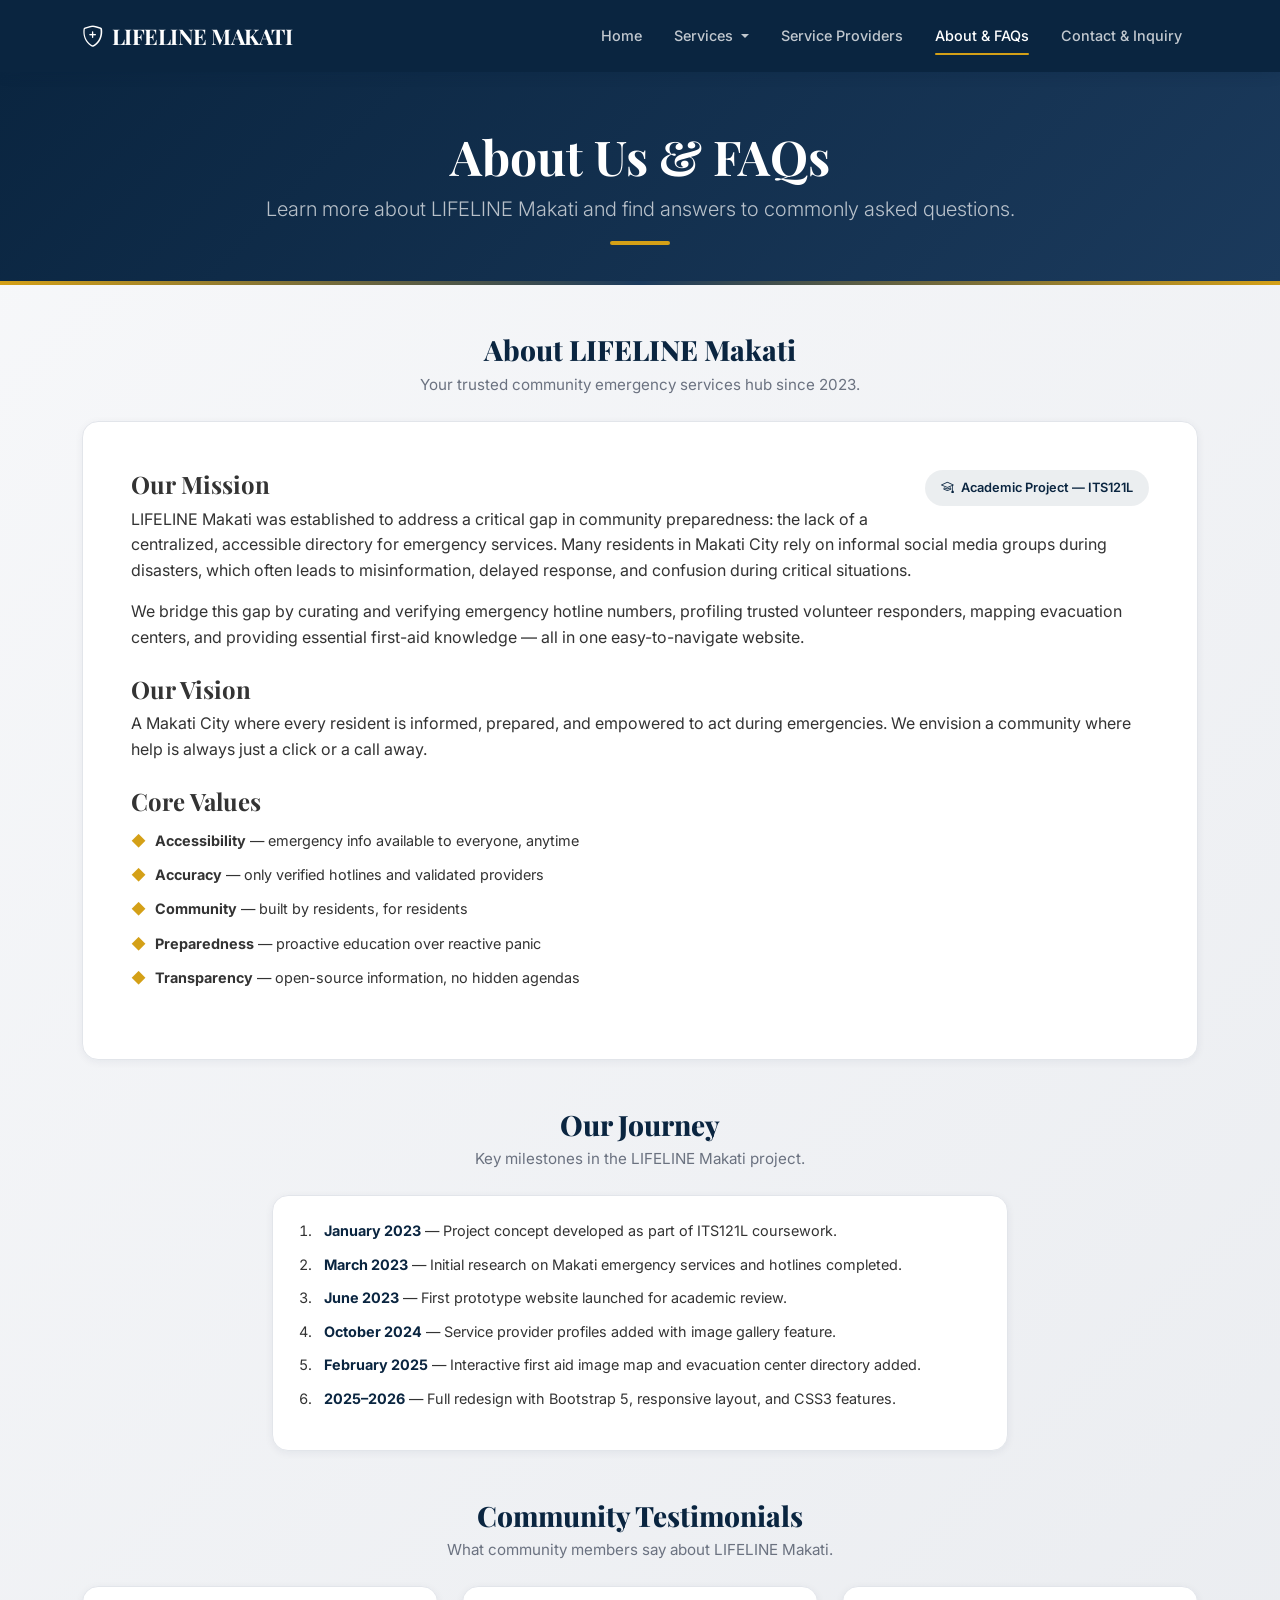
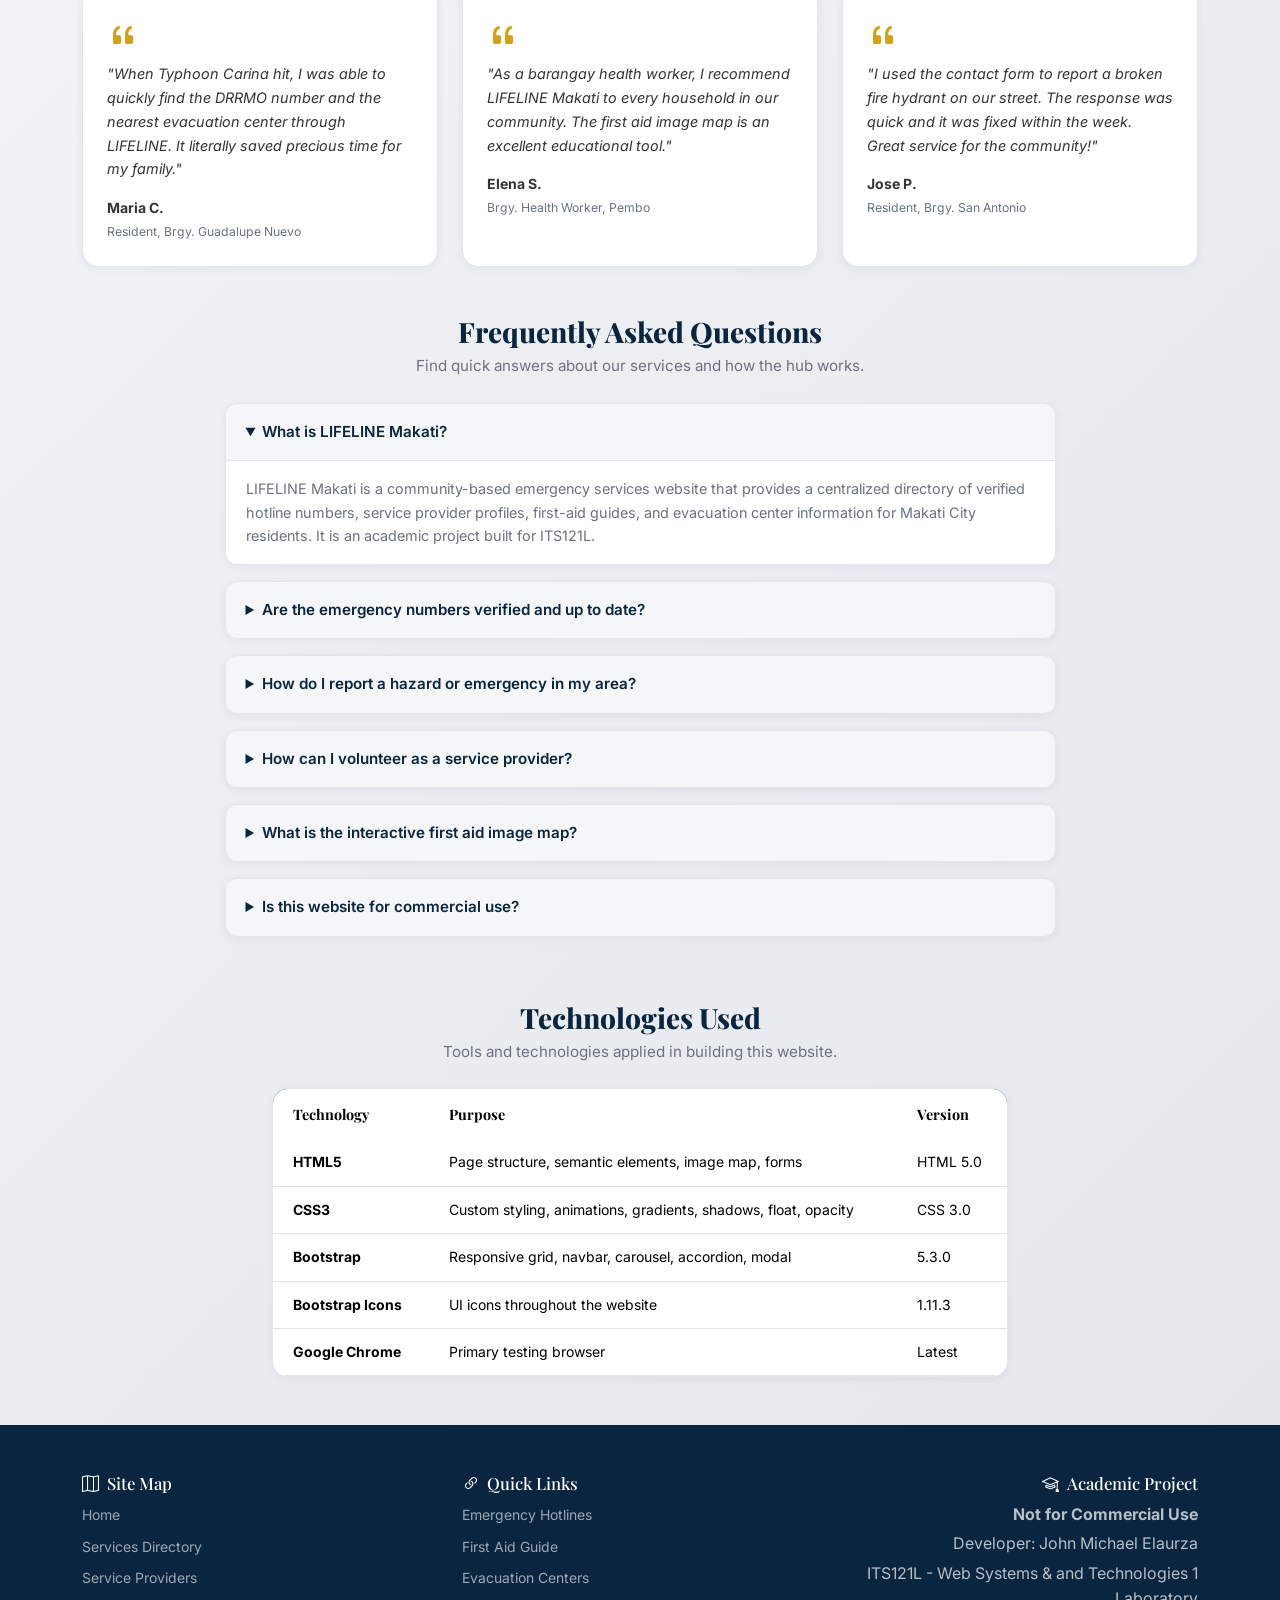
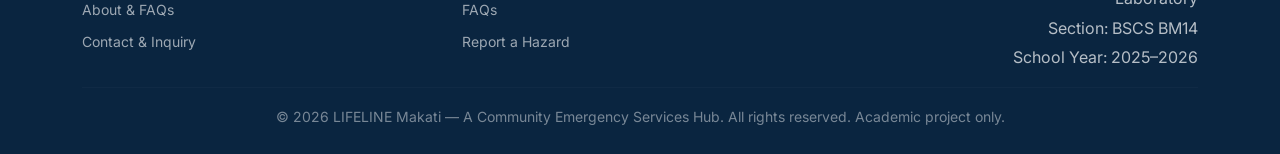
==== about.html @ 80cde798 "Update about.html" ====
<!DOCTYPE html>
<html lang="en">
<head>
    <meta charset="UTF-8">
    <meta name="viewport" content="width=device-width, initial-scale=1.0">
    <title>About Us &amp; FAQs - LIFELINE Makati</title>
    <link href="https://cdn.jsdelivr.net/npm/bootstrap@5.3.0/dist/css/bootstrap.min.css" rel="stylesheet">
    <link href="https://cdn.jsdelivr.net/npm/bootstrap-icons@1.11.3/font/bootstrap-icons.min.css" rel="stylesheet">
    <link href="https://fonts.googleapis.com/css2?family=Playfair+Display:wght@400;700;800&family=Inter:wght@400;500;600;700&display=swap" rel="stylesheet">
    <link rel="stylesheet" href="style.css">
</head>
<body>

    <nav class="navbar navbar-expand-lg navbar-dark custom-navbar sticky-top">
        <div class="container">
            <a class="navbar-brand fw-bold" href="index.html">
                <i class="bi bi-shield-plus me-2"></i>LIFELINE MAKATI
            </a>
            
            <input type="checkbox" id="nav-toggle" class="d-none">
            <label for="nav-toggle" class="navbar-toggler" style="cursor: pointer; border: 1px solid rgba(255,255,255,0.25); padding: 0.25rem 0.75rem; border-radius: 0.25rem;">
                <span class="navbar-toggler-icon"></span>
            </label>
            
            <div class="nav-menu" id="navbarNav">
                <ul class="navbar-nav ms-auto">
                    <li class="nav-item">
                        <a class="nav-link" href="index.html">Home</a>
                    </li>
                    <li class="nav-item dropdown custom-dropdown">
                        <a class="nav-link dropdown-toggle" href="#" id="servicesDropdown" role="button">
                            Services
                        </a>
                        <ul class="dropdown-menu">
                            <li><a class="dropdown-item" href="services.html">Emergency Directory</a></li>
                            <li><a class="dropdown-item" href="services.html#first-aid-map">First Aid Guide</a></li>
                            <li><hr class="dropdown-divider"></li>
                            <li><a class="dropdown-item" href="services.html#evacuation">Evacuation Centers</a></li>
                        </ul>
                    </li>
                    <li class="nav-item">
                        <a class="nav-link" href="providers.html">Service Providers</a>
                    </li>
                    <li class="nav-item">
                        <a class="nav-link active" href="about.html">About &amp; FAQs</a>
                    </li>
                    <li class="nav-item">
                        <a class="nav-link" href="contact.html">Contact &amp; Inquiry</a>
                    </li>
                </ul>
            </div>
        </div>
    </nav>

    <header class="page-hero">
        <div class="container">
            <h1 class="display-5 fw-bold">About Us &amp; FAQs</h1>
            <p class="lead mt-2">
                Learn more about LIFELINE Makati and find answers to commonly asked questions.
            </p>
            <div class="hero-accent" aria-hidden="true"></div>
        </div>
    </header>

    <main class="container my-5">

        <section id="about" class="mb-5">
            <div class="text-center mb-4">
                <h2 class="section-title">About LIFELINE Makati</h2>
                <p class="section-subtitle">
                    Your trusted community emergency services hub since 2023.
                </p>
            </div>

            <div class="about-card p-4 p-md-5 clearfix">
                <span class="float-right-badge badge-academic">
                    <i class="bi bi-mortarboard me-1"></i> Academic Project &mdash; ITS121L
                </span>

                <h4 class="fw-bold">Our Mission</h4>
                <p>
                    LIFELINE Makati was established to address a critical gap in community preparedness:
                    the lack of a centralized, accessible directory for emergency services. Many residents
                    in Makati City rely on informal social media groups during disasters, which often leads
                    to misinformation, delayed response, and confusion during critical situations.
                </p>
                <p>
                    We bridge this gap by curating and verifying emergency hotline numbers, profiling
                    trusted volunteer responders, mapping evacuation centers, and providing essential
                    first-aid knowledge &mdash; all in one easy-to-navigate website.
                </p>

                <h4 class="fw-bold mt-4">Our Vision</h4>
                <p>
                    A Makati City where every resident is informed, prepared, and empowered to act
                    during emergencies. We envision a community where help is always just a click
                    or a call away.
                </p>

                <h4 class="fw-bold mt-4">Core Values</h4>
                <ul class="core-values-list">
                    <li><strong>Accessibility</strong> &mdash; emergency info available to everyone, anytime</li>
                    <li><strong>Accuracy</strong> &mdash; only verified hotlines and validated providers</li>
                    <li><strong>Community</strong> &mdash; built by residents, for residents</li>
                    <li><strong>Preparedness</strong> &mdash; proactive education over reactive panic</li>
                    <li><strong>Transparency</strong> &mdash; open-source information, no hidden agendas</li>
                </ul>
            </div>
        </section>

        <section id="timeline" class="mb-5">
            <div class="text-center mb-4">
                <h2 class="section-title">Our Journey</h2>
                <p class="section-subtitle">Key milestones in the LIFELINE Makati project.</p>
            </div>

            <div class="row justify-content-center">
                <div class="col-lg-8">
                    <div class="timeline-card p-4">
                        <ol class="timeline-list">
                            <li>
                                <strong>January 2023</strong> &mdash; Project concept developed as part of ITS121L coursework.
                            </li>
                            <li>
                                <strong>March 2023</strong> &mdash; Initial research on Makati emergency services and hotlines completed.
                            </li>
                            <li>
                                <strong>June 2023</strong> &mdash; First prototype website launched for academic review.
                            </li>
                            <li>
                                <strong>October 2024</strong> &mdash; Service provider profiles added with image gallery feature.
                            </li>
                            <li>
                                <strong>February 2025</strong> &mdash; Interactive first aid image map and evacuation center directory added.
                            </li>
                            <li>
                                <strong>2025&ndash;2026</strong> &mdash; Full redesign with Bootstrap 5, responsive layout, and CSS3 features.
                            </li>
                        </ol>
                    </div>
                </div>
            </div>
        </section>

        <section id="testimonials" class="mb-5">
            <div class="text-center mb-4">
                <h2 class="section-title">Community Testimonials</h2>
                <p class="section-subtitle">What community members say about LIFELINE Makati.</p>
            </div>

            <div class="row g-4">
                <div class="col-md-6 col-lg-4">
                    <div class="testimonial-card p-4 h-100">
                        <div class="testimonial-quote">
                            <i class="bi bi-quote fs-2" style="color: var(--color-gold);"></i>
                        </div>
                        <p class="testimonial-text">
                            "When Typhoon Carina hit, I was able to quickly find the DRRMO number
                            and the nearest evacuation center through LIFELINE. It literally saved
                            precious time for my family."
                        </p>
                        <div class="testimonial-author">
                            <strong>Maria C.</strong><br>
                            <small style="color: var(--color-muted);">Resident, Brgy. Guadalupe Nuevo</small>
                        </div>
                    </div>
                </div>

                <div class="col-md-6 col-lg-4">
                    <div class="testimonial-card p-4 h-100">
                        <div class="testimonial-quote">
                            <i class="bi bi-quote fs-2" style="color: var(--color-gold);"></i>
                        </div>
                        <p class="testimonial-text">
                            "As a barangay health worker, I recommend LIFELINE Makati to every
                            household in our community. The first aid image map is an excellent
                            educational tool."
                        </p>
                        <div class="testimonial-author">
                            <strong>Elena S.</strong><br>
                            <small style="color: var(--color-muted);">Brgy. Health Worker, Pembo</small>
                        </div>
                    </div>
                </div>

                <div class="col-md-6 col-lg-4">
                    <div class="testimonial-card p-4 h-100">
                        <div class="testimonial-quote">
                            <i class="bi bi-quote fs-2" style="color: var(--color-gold);"></i>
                        </div>
                        <p class="testimonial-text">
                            "I used the contact form to report a broken fire hydrant on our street.
                            The response was quick and it was fixed within the week. Great service
                            for the community!"
                        </p>
                        <div class="testimonial-author">
                            <strong>Jose P.</strong><br>
                            <small style="color: var(--color-muted);">Resident, Brgy. San Antonio</small>
                        </div>
                    </div>
                </div>
            </div>
        </section>

        <section id="faqs" class="mb-5">
            <div class="text-center mb-4">
                <h2 class="section-title">Frequently Asked Questions</h2>
                <p class="section-subtitle">Find quick answers about our services and how the hub works.</p>
            </div>

            <div class="row justify-content-center">
                <div class="col-lg-9">
                    <div class="custom-accordion">

                        <details class="mb-3" style="background: var(--color-white); border: 1px solid var(--color-border); border-radius: var(--radius-md); overflow: hidden; box-shadow: var(--shadow-sm);" open>
                            <summary style="padding: 1rem 1.25rem; font-weight: 600; font-family: 'Inter', sans-serif; font-size: 0.95rem; color: var(--color-navy); cursor: pointer; background: rgba(10, 37, 64, 0.04);">
                                What is LIFELINE Makati?
                            </summary>
                            <div style="padding: 1rem 1.25rem; font-family: 'Inter', sans-serif; font-size: 0.9rem; color: var(--color-muted); line-height: 1.65; border-top: 1px solid var(--color-border);">
                                LIFELINE Makati is a community-based emergency services website that
                                provides a centralized directory of verified hotline numbers, service
                                provider profiles, first-aid guides, and evacuation center information
                                for Makati City residents. It is an academic project built for ITS121L.
                            </div>
                        </details>

                        <details class="mb-3" style="background: var(--color-white); border: 1px solid var(--color-border); border-radius: var(--radius-md); overflow: hidden; box-shadow: var(--shadow-sm);">
                            <summary style="padding: 1rem 1.25rem; font-weight: 600; font-family: 'Inter', sans-serif; font-size: 0.95rem; color: var(--color-navy); cursor: pointer; background: rgba(10, 37, 64, 0.04);">
                                Are the emergency numbers verified and up to date?
                            </summary>
                            <div style="padding: 1rem 1.25rem; font-family: 'Inter', sans-serif; font-size: 0.9rem; color: var(--color-muted); line-height: 1.65; border-top: 1px solid var(--color-border);">
                                Yes. All hotline numbers listed on the Services Directory page have been
                                cross-referenced with official government agencies and publicly available
                                records. However, as this is an academic project, users should always
                                verify numbers through official channels during real emergencies.
                            </div>
                        </details>

                        <details class="mb-3" style="background: var(--color-white); border: 1px solid var(--color-border); border-radius: var(--radius-md); overflow: hidden; box-shadow: var(--shadow-sm);">
                            <summary style="padding: 1rem 1.25rem; font-weight: 600; font-family: 'Inter', sans-serif; font-size: 0.95rem; color: var(--color-navy); cursor: pointer; background: rgba(10, 37, 64, 0.04);">
                                How do I report a hazard or emergency in my area?
                            </summary>
                            <div style="padding: 1rem 1.25rem; font-family: 'Inter', sans-serif; font-size: 0.9rem; color: var(--color-muted); line-height: 1.65; border-top: 1px solid var(--color-border);">
                                Navigate to the <a href="contact.html">Contact &amp; Inquiry</a> page and
                                fill out the hazard reporting form. Select "Report a Hazard" as the inquiry
                                type, choose your barangay, set the urgency level, and describe the situation.
                                You can also attach a photo for documentation.
                            </div>
                        </details>

                        <details class="mb-3" style="background: var(--color-white); border: 1px solid var(--color-border); border-radius: var(--radius-md); overflow: hidden; box-shadow: var(--shadow-sm);">
                            <summary style="padding: 1rem 1.25rem; font-weight: 600; font-family: 'Inter', sans-serif; font-size: 0.95rem; color: var(--color-navy); cursor: pointer; background: rgba(10, 37, 64, 0.04);">
                                How can I volunteer as a service provider?
                            </summary>
                            <div style="padding: 1rem 1.25rem; font-family: 'Inter', sans-serif; font-size: 0.9rem; color: var(--color-muted); line-height: 1.65; border-top: 1px solid var(--color-border);">
                                Visit the <a href="contact.html">Contact &amp; Inquiry</a> page and select
                                "Volunteer Registration" as the inquiry type. Provide your name, contact details,
                                and a brief description of your skills and experience. Our team will review your
                                application and reach out within a few business days.
                            </div>
                        </details>

                        <details class="mb-3" style="background: var(--color-white); border: 1px solid var(--color-border); border-radius: var(--radius-md); overflow: hidden; box-shadow: var(--shadow-sm);">
                            <summary style="padding: 1rem 1.25rem; font-weight: 600; font-family: 'Inter', sans-serif; font-size: 0.95rem; color: var(--color-navy); cursor: pointer; background: rgba(10, 37, 64, 0.04);">
                                What is the interactive first aid image map?
                            </summary>
                            <div style="padding: 1rem 1.25rem; font-family: 'Inter', sans-serif; font-size: 0.9rem; color: var(--color-muted); line-height: 1.65; border-top: 1px solid var(--color-border);">
                                The <a href="services.html#first-aid-map">First Aid Image Map</a> is an HTML
                                <code>&lt;map&gt;</code> element overlaid on a first aid kit image. Each clickable
                                area (using <code>rect</code>, <code>circle</code>, and <code>poly</code> shapes)
                                highlights a different item in the kit &mdash; such as bandages, antiseptic wipes,
                                scissors, pain relievers, a CPR mask, and an emergency blanket &mdash; with
                                tooltips explaining their use.
                            </div>
                        </details>

                        <details class="mb-3" style="background: var(--color-white); border: 1px solid var(--color-border); border-radius: var(--radius-md); overflow: hidden; box-shadow: var(--shadow-sm);">
                            <summary style="padding: 1rem 1.25rem; font-weight: 600; font-family: 'Inter', sans-serif; font-size: 0.95rem; color: var(--color-navy); cursor: pointer; background: rgba(10, 37, 64, 0.04);">
                                Is this website for commercial use?
                            </summary>
                            <div style="padding: 1rem 1.25rem; font-family: 'Inter', sans-serif; font-size: 0.9rem; color: var(--color-muted); line-height: 1.65; border-top: 1px solid var(--color-border);">
                                <strong>No.</strong> LIFELINE Makati is strictly an academic project developed for
                                ITS121L &mdash; Web Design &amp; Development Laboratory. It is not affiliated with
                                any government office or commercial entity. All content is for educational and
                                demonstrative purposes only.
                            </div>
                        </details>

                    </div>
                </div>
            </div>
        </section>

        <section id="technologies" class="mb-5">
            <div class="text-center mb-4">
                <h2 class="section-title">Technologies Used</h2>
                <p class="section-subtitle">Tools and technologies applied in building this website.</p>
            </div>

            <div class="row justify-content-center">
                <div class="col-lg-8">
                    <div class="table-card">
                        <div class="table-responsive">
                            <table class="table tech-table mb-0">
                                <thead>
                                    <tr>
                                        <th scope="col">Technology</th>
                                        <th scope="col">Purpose</th>
                                        <th scope="col">Version</th>
                                    </tr>
                                </thead>
                                <tbody>
                                    <tr>
                                        <td><strong>HTML5</strong></td>
                                        <td>Page structure, semantic elements, image map, forms</td>
                                        <td>HTML 5.0</td>
                                    </tr>
                                    <tr>
                                        <td><strong>CSS3</strong></td>
                                        <td>Custom styling, animations, gradients, shadows, float, opacity</td>
                                        <td>CSS 3.0</td>
                                    </tr>
                                    <tr>
                                        <td><strong>Bootstrap</strong></td>
                                        <td>Responsive grid, navbar, carousel, accordion, modal</td>
                                        <td>5.3.0</td>
                                    </tr>
                                    <tr>
                                        <td><strong>Bootstrap Icons</strong></td>
                                        <td>UI icons throughout the website</td>
                                        <td>1.11.3</td>
                                    </tr>
                                    <tr>
                                        <td><strong>Google Chrome</strong></td>
                                        <td>Primary testing browser</td>
                                        <td>Latest</td>
                                    </tr>
                                </tbody>
                            </table>
                        </div>
                    </div>
                </div>
            </div>
        </section>

    </main>

    <footer class="custom-footer">
        <div class="container">
            <div class="row">
                <div class="col-md-4 mb-4 mb-md-0">
                    <h5><i class="bi bi-map me-2"></i>Site Map</h5>
                    <ul class="list-unstyled footer-links">
                        <li><a href="index.html" class="footer-link">Home</a></li>
                        <li><a href="services.html" class="footer-link">Services Directory</a></li>
                        <li><a href="providers.html" class="footer-link">Service Providers</a></li>
                        <li><a href="about.html" class="footer-link">About &amp; FAQs</a></li>
                        <li><a href="contact.html" class="footer-link">Contact &amp; Inquiry</a></li>
                    </ul>
                </div>
                <div class="col-md-4 mb-4 mb-md-0">
                    <h5><i class="bi bi-link-45deg me-2"></i>Quick Links</h5>
                    <ul class="list-unstyled footer-links">
                        <li><a href="services.html#hotlines" class="footer-link">Emergency Hotlines</a></li>
                        <li><a href="services.html#first-aid-map" class="footer-link">First Aid Guide</a></li>
                        <li><a href="services.html#evacuation" class="footer-link">Evacuation Centers</a></li>
                        <li><a href="about.html#faqs" class="footer-link">FAQs</a></li>
                        <li><a href="contact.html" class="footer-link">Report a Hazard</a></li>
                    </ul>
                </div>
                <div class="col-md-4 text-md-end">
                    <h5><i class="bi bi-mortarboard me-2"></i>Academic Project</h5>
                    <p class="mb-1"><strong>Not for Commercial Use</strong></p>
                    <p class="mb-1">Developer: John Michael Elaurza</p>
                    <p class="mb-1">ITS121L - Web Systems &amp; and Technologies 1 Laboratory</p>
                    <p class="mb-1">Section: BSCS BM14</p>
                    <p class="mb-0">School Year: 2025&ndash;2026</p>
                </div>
            </div>
            <hr class="footer-divider">
            <div class="text-center">
                <small class="footer-copyright">
                    &copy; 2026 LIFELINE Makati &mdash; A Community Emergency Services Hub.
                    All rights reserved. Academic project only.
                </small>
            </div>
        </div>
    </footer>

</body>

</html>
---- style.css ----
:root {
  --color-navy: #0a2540;
  --color-navy-light: #1b3a5c;
  --color-gold: #d4a017;
  --color-gold-hover: #c4920f;
  --color-offwhite: #f7f8fa;
  --color-border: #e2e5ea;
  --color-text: #333333;
  --color-muted: #6b7280;
  --color-danger: #dc3545;
  --color-white: #ffffff;
  --color-success: #059669;
  --shadow-sm: 0 2px 8px rgba(10, 37, 64, 0.06);
  --shadow-md: 0 8px 24px rgba(10, 37, 64, 0.10);
  --shadow-lg: 0 12px 32px rgba(10, 37, 64, 0.12);
  --shadow-xl: 0 20px 48px rgba(10, 37, 64, 0.15);
  --radius-sm: 0.5rem;
  --radius-md: 0.75rem;
  --radius-lg: 1rem;
  --radius-xl: 1.5rem;
  --transition-fast: 0.2s ease;
  --transition-mid: 0.3s ease;
  --transition-slow: 0.5s ease;
}

html {
  scroll-behavior: smooth;
}

body {
  font-family: 'Inter', system-ui, -apple-system, sans-serif;
  color: var(--color-text);
  background:
    linear-gradient(135deg, rgba(247, 248, 250, 0.95) 0%, rgba(226, 229, 234, 0.95) 100%),
    url('data:image/svg+xml,<svg xmlns="http://www.w3.org/2000/svg" width="60" height="60"><circle cx="30" cy="30" r="1" fill="rgba(0,0,0,0.03)"/></svg>') repeat;
  line-height: 1.6;
  -webkit-font-smoothing: antialiased;
}

h1, h2, h3, h4, h5, h6 {
  font-family: 'Playfair Display', Georgia, serif;
}

a {
  text-decoration: none;
  color: var(--color-navy);
  transition: color var(--transition-fast);
}

a:hover {
  color: var(--color-gold);
}

.custom-navbar,
.navbar {
  background-color: var(--color-navy) !important;
  padding-top: 0.85rem;
  padding-bottom: 0.85rem;
  box-shadow: 0 2px 12px rgba(10, 37, 64, 0.18);
  transition: background-color var(--transition-mid), box-shadow var(--transition-mid);
}

.navbar-brand {
  font-family: 'Playfair Display', Georgia, serif;
  font-weight: 800;
  font-size: 1.35rem;
  color: var(--color-white) !important;
  letter-spacing: -0.5px;
}

.navbar-brand span {
  color: var(--color-gold);
}

.navbar .nav-link {
  color: rgba(255, 255, 255, 0.75) !important;
  font-weight: 500;
  font-size: 0.9rem;
  padding: 0.5rem 1rem !important;
  position: relative;
  transition: color var(--transition-fast);
}

.navbar .nav-link::before {
  content: "";
  position: absolute;
  bottom: 0;
  left: 1rem;
  right: 1rem;
  height: 2px;
  background-color: var(--color-gold);
  border-radius: 2px;
  transform: scaleX(0);
  transition: transform var(--transition-mid);
}

.navbar .nav-link:hover::before {
  transform: scaleX(1);
}

.navbar .nav-link:hover,
.navbar .nav-link.active {
  color: var(--color-white) !important;
}

.navbar .nav-link.active {
  position: relative;
}

.navbar .nav-link.active::after {
  content: "";
  position: absolute;
  bottom: 0;
  left: 1rem;
  right: 1rem;
  height: 2px;
  background-color: var(--color-gold);
  border-radius: 2px;
}

.navbar-toggler {
  border-color: rgba(255, 255, 255, 0.25);
}

.navbar-toggler-icon {
  background-image: url("data:image/svg+xml,%3csvg xmlns='http://www.w3.org/2000/svg' viewBox='0 0 30 30'%3e%3cpath stroke='rgba%28255, 255, 255, 0.75%29' stroke-linecap='round' stroke-miterlimit='10' stroke-width='2' d='M4 7h22M4 15h22M4 23h22'/%3e%3c/svg%3e");
}

.dropdown-menu {
  background-color: var(--color-white);
  border: 1px solid var(--color-border);
  border-radius: var(--radius-sm);
  box-shadow: var(--shadow-md);
}

.dropdown-item {
  font-size: 0.875rem;
  font-family: 'Inter', sans-serif;
  padding: 0.5rem 1rem;
  transition: background-color var(--transition-fast), color var(--transition-fast);
}

.dropdown-item:hover {
  background-color: rgba(10, 37, 64, 0.06);
  color: var(--color-navy);
}

.custom-dropdown:hover .dropdown-menu {
  display: block;
  margin-top: 0;
}

@media (max-width: 991.98px) {
  .nav-menu {
    display: none;
    width: 100%;
    padding-top: 1rem;
  }
  #nav-toggle:checked ~ .nav-menu {
    display: block;
  }
}

.hero {
  position: relative;
  min-height: 520px;
  display: flex;
  align-items: center;
  justify-content: center;
  text-align: center;
  padding: 4rem 1rem;
  background-size: cover;
  background-position: center;
  background-repeat: no-repeat;
}

.hero::before {
  content: "";
  position: absolute;
  inset: 0;
  background: linear-gradient(135deg, rgba(10, 37, 64, 0.92) 0%, rgba(27, 58, 92, 0.75) 50%, rgba(212, 160, 23, 0.35) 100%);
  z-index: 1;
}

.hero__content {
  position: relative;
  z-index: 2;
  max-width: 700px;
}

.hero__badge {
  display: inline-block;
  background: rgba(212, 160, 23, 0.2);
  color: var(--color-gold);
  font-weight: 700;
  font-size: 0.75rem;
  text-transform: uppercase;
  letter-spacing: 1.5px;
  padding: 0.4rem 1rem;
  border-radius: 50px;
  border: 1px solid rgba(212, 160, 23, 0.35);
  margin-bottom: 1.25rem;
}

.hero__title {
  font-size: 2.75rem;
  font-weight: 800;
  color: var(--color-white);
  line-height: 1.15;
  margin-bottom: 1rem;
  text-shadow: 1px 1px 3px rgba(0, 0, 0, 0.8);
}

.hero__title span {
  color: var(--color-gold);
}

.hero__subtitle {
  font-family: 'Inter', sans-serif;
  font-size: 1.05rem;
  color: rgba(255, 255, 255, 0.8);
  margin-bottom: 1.75rem;
  line-height: 1.7;
  text-shadow: 1px 1px 3px rgba(0, 0, 0, 0.8);
}

.hero__btn {
  display: inline-block;
  background-color: var(--color-gold);
  color: var(--color-navy);
  font-weight: 700;
  font-size: 0.9rem;
  padding: 0.7rem 2rem;
  border-radius: 50px;
  border: none;
  transition: background-color var(--transition-fast), transform var(--transition-fast), box-shadow var(--transition-fast);
}

.hero__btn:hover {
  background-color: var(--color-gold-hover);
  color: var(--color-navy);
  transform: translateY(-2px);
  box-shadow: 0 4px 16px rgba(212, 160, 23, 0.4);
}

.page-header {
  background-color: var(--color-navy);
  padding: 3rem 0;
  text-align: center;
  position: relative;
  overflow: hidden;
}

.page-header::after {
  content: "";
  position: absolute;
  bottom: 0;
  left: 0;
  right: 0;
  height: 4px;
  background: linear-gradient(90deg, var(--color-gold), var(--color-navy-light), var(--color-gold));
}

.page-header__title {
  font-size: 2rem;
  font-weight: 800;
  color: var(--color-white);
  margin-bottom: 0.35rem;
}

.page-header__subtitle {
  font-size: 0.95rem;
  color: rgba(255, 255, 255, 0.7);
  font-family: 'Inter', sans-serif;
  margin: 0;
}

.page-hero {
  background: linear-gradient(135deg, var(--color-navy) 0%, var(--color-navy-light) 100%);
  padding: 3.5rem 0 2.5rem;
  color: var(--color-white);
  text-align: center;
  position: relative;
  overflow: hidden;
}

.page-hero::after {
  content: "";
  position: absolute;
  bottom: 0;
  left: 0;
  right: 0;
  height: 4px;
  background: linear-gradient(90deg, var(--color-gold), var(--color-navy-light), var(--color-gold));
}

.page-hero .lead {
  color: rgba(255, 255, 255, 0.7);
  font-family: 'Inter', sans-serif;
}

.hero-accent {
  width: 60px;
  height: 4px;
  background: var(--color-gold);
  border-radius: 2px;
  margin: 1rem auto 0;
}

.section {
  padding: 3.5rem 0;
}

.section--alt {
  background-color: var(--color-white);
}

.section__heading {
  font-size: 1.75rem;
  font-weight: 800;
  color: var(--color-navy);
  margin-bottom: 0.35rem;
}

.section__subheading {
  color: var(--color-muted);
  font-size: 0.95rem;
  font-family: 'Inter', sans-serif;
}

.section-title {
  font-size: 1.75rem;
  font-weight: 800;
  color: var(--color-navy);
  margin-bottom: 0.35rem;
}

.section-subtitle {
  color: var(--color-muted);
  font-size: 0.95rem;
  font-family: 'Inter', sans-serif;
}

.feature-card {
  background: var(--color-white);
  border-radius: var(--radius-lg);
  border: 1px solid var(--color-border);
  padding: 1.75rem;
  text-align: center;
  height: 100%;
  display: flex;
  flex-direction: column;
  transition: transform var(--transition-mid), box-shadow var(--transition-mid);
}

.feature-card:hover {
  transform: translateY(-6px);
  box-shadow: var(--shadow-lg);
}

.feature-card__icon {
  width: 3.25rem;
  height: 3.25rem;
  border-radius: 50%;
  background: rgba(10, 37, 64, 0.08);
  display: flex;
  align-items: center;
  justify-content: center;
  margin: 0 auto 1rem auto;
  font-size: 1.25rem;
  color: var(--color-navy);
  transition: background-color var(--transition-fast), color var(--transition-fast);
}

.feature-card:hover .feature-card__icon {
  background: var(--color-navy);
  color: var(--color-white);
}

.feature-card__title {
  font-size: 1.05rem;
  font-weight: 700;
  color: var(--color-navy);
  margin-bottom: 0.5rem;
}

.feature-card__text {
  font-size: 0.85rem;
  color: var(--color-muted);
  font-family: 'Inter', sans-serif;
  line-height: 1.55;
  margin: 0;
}

.intro-section {
  padding: 3.5rem 0;
  background: var(--color-white);
}

.lead-text {
  font-size: 1.05rem;
  line-height: 1.7;
  color: var(--color-text);
  font-family: 'Inter', sans-serif;
}

.feature-list {
  list-style: none;
  padding: 0;
}

.feature-list li {
  padding: 0.35rem 0;
  font-family: 'Inter', sans-serif;
  font-size: 0.95rem;
}

.stats-card {
  background: linear-gradient(135deg, var(--color-navy), var(--color-navy-light));
  border-radius: var(--radius-lg);
  padding: 2rem;
  color: var(--color-white);
  box-shadow: var(--shadow-lg);
  animation: floatUp 3s ease-in-out infinite alternate;
}

@keyframes floatUp {
  0% { transform: translateY(0); }
  100% { transform: translateY(-8px); }
}

.stat-item {
  background: rgba(255, 255, 255, 0.08);
  border-radius: var(--radius-md);
  padding: 1rem 0.5rem;
  text-align: center;
  transition: background-color var(--transition-fast);
}

.stat-item:hover {
  background: rgba(255, 255, 255, 0.15);
}

.stat-number {
  display: block;
  font-size: 1.75rem;
  font-weight: 800;
  font-family: 'Playfair Display', serif;
  color: var(--color-gold);
}

.stat-label {
  display: block;
  font-size: 0.75rem;
  text-transform: uppercase;
  letter-spacing: 1px;
  color: rgba(255, 255, 255, 0.7);
  font-family: 'Inter', sans-serif;
  margin-top: 0.25rem;
}

.featured-section {
  padding: 3.5rem 0;
  background: var(--color-offwhite);
}

.feature-icon-wrap {
  width: 56px;
  height: 56px;
  border-radius: 50%;
  display: flex;
  align-items: center;
  justify-content: center;
  font-size: 1.4rem;
  transition: transform var(--transition-fast);
}

.feature-card:hover .feature-icon-wrap {
  transform: scale(1.1);
}

.icon-fire-bg {
  background-color: rgba(255, 152, 0, 0.12);
  color: #f57c00;
}

.icon-medical-bg {
  background-color: rgba(244, 67, 54, 0.12);
  color: #e53935;
}

.icon-police-bg {
  background-color: rgba(33, 150, 243, 0.12);
  color: #1e88e5;
}

.top-contacts {
  padding-left: 1.2rem;
  font-family: 'Inter', sans-serif;
  font-size: 0.875rem;
  color: var(--color-muted);
}

.top-contacts li {
  margin-bottom: 0.25rem;
}

.kit-items {
  list-style: disc;
  padding-left: 1.2rem;
  font-family: 'Inter', sans-serif;
  font-size: 0.875rem;
  color: var(--color-muted);
}

.cta-section {
  background: linear-gradient(135deg, var(--color-navy) 0%, var(--color-navy-light) 100%);
  padding: 3.5rem 0;
  text-align: center;
}

.cta-section h2 {
  color: var(--color-white);
}

.cta-section p {
  color: rgba(255, 255, 255, 0.7);
  font-family: 'Inter', sans-serif;
}

.cta-section__title {
  font-size: 1.75rem;
  font-weight: 800;
  color: var(--color-white);
  margin-bottom: 0.5rem;
}

.cta-section__text {
  font-size: 0.95rem;
  color: rgba(255, 255, 255, 0.7);
  font-family: 'Inter', sans-serif;
  margin-bottom: 1.5rem;
}

.cta-section .btn {
  font-weight: 700;
  font-size: 0.9rem;
  padding: 0.7rem 2rem;
  border-radius: 50px;
  font-family: 'Inter', sans-serif;
  transition: transform var(--transition-fast), box-shadow var(--transition-fast);
}

.cta-section .btn:hover {
  transform: translateY(-2px);
  box-shadow: 0 4px 16px rgba(212, 160, 23, 0.4);
}

.shadow-btn {
  transition: transform var(--transition-fast), box-shadow var(--transition-fast) !important;
}

.shadow-btn:hover {
  transform: translateY(-2px);
  box-shadow: 0 6px 20px rgba(10, 37, 64, 0.2) !important;
}

.evacuation__panel {
  background: var(--color-white);
  border-radius: var(--radius-lg);
  border: 1px solid var(--color-border);
  overflow: hidden;
  box-shadow: var(--shadow-sm);
}

.css-tab-content {
  display: none;
}

#tab-primary:checked ~ #content-primary,
#tab-secondary:checked ~ #content-secondary {
  display: block !important;
}

#tab-primary:checked ~ div label[for="tab-primary"],
#tab-secondary:checked ~ div label[for="tab-secondary"] {
  background: rgba(10, 37, 64, 0.06);
  border-bottom: 3px solid var(--color-navy);
  color: var(--color-navy) !important;
}

.evacuation__tabs .nav-link {
  font-weight: 600;
  font-size: 0.875rem;
  font-family: 'Inter', sans-serif;
  color: var(--color-muted);
  border: none;
  border-radius: 0;
  padding: 0.85rem 1.25rem;
  position: relative;
  transition: color var(--transition-fast), background-color var(--transition-fast);
}

.evacuation__tabs .nav-link:hover {
  color: var(--color-text);
  background-color: rgba(10, 37, 64, 0.04);
}

.evacuation__tabs .nav-link.active {
  color: var(--color-navy);
  background-color: rgba(10, 37, 64, 0.06);
}

.evacuation__tabs .nav-link.active::after {
  content: "";
  position: absolute;
  bottom: 0;
  left: 0;
  right: 0;
  height: 3px;
  background-color: var(--color-navy);
}

.evacuation__site {
  display: flex;
  align-items: flex-start;
  gap: 1rem;
  padding: 1rem;
  border-radius: var(--radius-md);
  border-left: 4px solid rgba(10, 37, 64, 0.35);
  background: var(--color-offwhite);
  transition: background-color var(--transition-fast), border-left-color var(--transition-fast), box-shadow var(--transition-fast);
}

.evacuation__site:hover {
  background-color: rgba(10, 37, 64, 0.06);
  border-left-color: var(--color-gold);
  box-shadow: var(--shadow-sm);
}

.evacuation__site-number {
  width: 2rem;
  height: 2rem;
  border-radius: 50%;
  background: var(--color-navy);
  color: var(--color-white);
  display: flex;
  align-items: center;
  justify-content: center;
  font-size: 0.8rem;
  font-weight: 700;
  flex-shrink: 0;
  font-family: 'Inter', sans-serif;
  transition: background-color var(--transition-fast);
}

.evacuation__site:hover .evacuation__site-number {
  background: var(--color-gold);
  color: var(--color-navy);
}

.evacuation__site-name {
  font-size: 0.9rem;
  font-weight: 600;
  color: var(--color-text);
  margin: 0;
  font-family: 'Inter', sans-serif;
}

.evacuation__site-location {
  font-size: 0.8rem;
  color: var(--color-muted);
  margin: 0.15rem 0 0 0;
  font-family: 'Inter', sans-serif;
}

.kit-grid {
  display: grid;
  grid-template-columns: repeat(5, 1fr);
  gap: 1rem;
}

@media (max-width: 991.98px) {
  .kit-grid { grid-template-columns: repeat(3, 1fr); }
}

@media (max-width: 575.98px) {
  .kit-grid { grid-template-columns: repeat(2, 1fr); }
}

.kit-card {
  background: var(--color-white);
  border-radius: var(--radius-md);
  border: 1px solid var(--color-border);
  padding: 1.25rem;
  display: flex;
  flex-direction: column;
  align-items: center;
  text-align: center;
  transition: transform 0.25s ease, box-shadow 0.25s ease;
}

.kit-card:hover {
  transform: translateY(-5px);
  box-shadow: var(--shadow-md);
}

.kit-card__icon {
  width: 3rem;
  height: 3rem;
  border-radius: 50%;
  background: rgba(10, 37, 64, 0.08);
  display: flex;
  align-items: center;
  justify-content: center;
  margin-bottom: 0.75rem;
  font-size: 1.15rem;
  color: var(--color-navy);
  transition: background-color var(--transition-fast), color var(--transition-fast);
}

.kit-card:hover .kit-card__icon {
  background: var(--color-navy);
  color: var(--color-gold);
}

.kit-card__label {
  font-size: 0.875rem;
  font-weight: 700;
  color: var(--color-text);
  margin: 0;
  font-family: 'Inter', sans-serif;
}

.kit-card__description {
  font-size: 0.75rem;
  color: var(--color-muted);
  margin: 0.4rem 0 0 0;
  line-height: 1.45;
  font-family: 'Inter', sans-serif;
}

.services-table {
  border-radius: var(--radius-lg);
  overflow: hidden;
  border: 1px solid var(--color-border);
  background: var(--color-white);
  box-shadow: var(--shadow-sm);
}

.services-table table {
  margin-bottom: 0;
}

.services-table thead {
  background-color: var(--color-navy);
  color: var(--color-white);
}

.services-table thead th {
  font-family: 'Playfair Display', serif;
  font-weight: 700;
  font-size: 0.9rem;
  padding: 0.85rem 1.25rem;
  border: none;
}

.services-table tbody td {
  font-size: 0.875rem;
  padding: 0.85rem 1.25rem;
  vertical-align: middle;
  font-family: 'Inter', sans-serif;
}

.services-table tbody tr {
  transition: background-color var(--transition-fast);
}

.services-table tbody tr:hover {
  background-color: rgba(10, 37, 64, 0.04);
}

.services-table thead th:last-child,
.services-table tbody td:last-child {
  text-align: center;
}

.services-table a {
  color: var(--color-navy);
  font-weight: 600;
  transition: color var(--transition-fast);
}

.services-table a:hover {
  color: var(--color-gold);
}

.status-badge {
  display: inline-block;
  padding: 0.25rem 0.75rem;
  border-radius: 50px;
  font-size: 0.75rem;
  font-weight: 600;
  font-family: 'Inter', sans-serif;
}

.status-badge--active {
  background-color: rgba(16, 185, 129, 0.12);
  color: var(--color-success);
}

.status-badge--standby {
  background-color: rgba(212, 160, 23, 0.12);
  color: #b8860b;
}

.map-placeholder {
  background: var(--color-white);
  border-radius: var(--radius-lg);
  border: 1px solid var(--color-border);
  overflow: hidden;
  box-shadow: var(--shadow-sm);
}

.map-placeholder__header {
  padding: 1rem 1.25rem;
  border-bottom: 1px solid var(--color-border);
  display: flex;
  align-items: center;
  gap: 0.5rem;
}

.map-placeholder__title {
  font-size: 1rem;
  font-weight: 700;
  color: var(--color-navy);
  margin: 0;
}

.map-placeholder__body {
  position: relative;
  background: var(--color-offwhite);
  min-height: 350px;
  display: flex;
  align-items: center;
  justify-content: center;
}

.gallery__grid {
  display: grid;
  grid-template-columns: repeat(3, 1fr);
  gap: 1.5rem;
}

@media (max-width: 991.98px) {
  .gallery__grid { grid-template-columns: repeat(2, 1fr); }
}

@media (max-width: 575.98px) {
  .gallery__grid { grid-template-columns: 1fr; }
}

.gallery__card {
  position: relative;
  overflow: hidden;
  border-radius: var(--radius-lg);
  aspect-ratio: 4 / 3;
  cursor: pointer;
  border: 1px solid var(--color-border);
  background: var(--color-offwhite);
}

.gallery__card-image {
  width: 100%;
  height: 100%;
  object-fit: cover;
  display: block;
  transition: transform var(--transition-slow);
}

.gallery__card:hover .gallery__card-image {
  transform: scale(1.1);
}

.gallery__card-overlay {
  position: absolute;
  inset: 0;
  background: linear-gradient(to top, rgba(10, 37, 64, 0.85) 0%, rgba(10, 37, 64, 0.15) 50%, transparent 100%);
  display: flex;
  flex-direction: column;
  justify-content: flex-end;
  padding: 1.25rem;
  transform: translateY(100%);
  transition: transform 0.4s ease;
}

.gallery__card:hover .gallery__card-overlay {
  transform: translateY(0);
}

.gallery__card-title {
  font-size: 1.1rem;
  font-weight: 700;
  color: var(--color-white);
  margin: 0 0 0.25rem 0;
}

.gallery__card-description {
  font-size: 0.85rem;
  color: rgba(255, 255, 255, 0.8);
  margin: 0;
  line-height: 1.45;
  font-family: 'Inter', sans-serif;
}

.css-lightbox {
  display: none;
  position: fixed;
  inset: 0;
  z-index: 9999;
  align-items: center;
  justify-content: center;
  background: rgba(10, 37, 64, 0.85);
  backdrop-filter: blur(5px);
}

.css-lightbox:target {
  display: flex;
}

.lightbox-close-bg {
  position: absolute;
  inset: 0;
  cursor: default;
}

.css-lightbox-content {
  position: relative;
  z-index: 10;
  background: var(--color-navy-light);
  border-radius: var(--radius-lg);
  max-width: 500px;
  width: 90%;
  box-shadow: var(--shadow-xl);
}

.gallery-item {
  position: relative;
  overflow: hidden;
  border-radius: var(--radius-lg);
  cursor: pointer;
  box-shadow: var(--shadow-sm);
  transition: box-shadow var(--transition-mid);
}

.gallery-item:hover {
  box-shadow: var(--shadow-lg);
}

.gallery-img {
  width: 100%;
  height: 280px;
  object-fit: cover;
  display: block;
  transition: transform var(--transition-slow);
}

.gallery-item:hover .gallery-img {
  transform: scale(1.08);
}

.gallery-overlay {
  position: absolute;
  bottom: 0;
  left: 0;
  right: 0;
  background: linear-gradient(to top, rgba(10, 37, 64, 0.9), transparent);
  padding: 1.5rem 1rem 1rem;
  color: var(--color-white);
  opacity: 0;
  transition: opacity var(--transition-mid);
}

.gallery-item:hover .gallery-overlay {
  opacity: 1;
}

.gallery-overlay h5 {
  font-weight: 700;
  margin-bottom: 0.15rem;
  font-size: 1rem;
}

.gallery-overlay p {
  font-family: 'Inter', sans-serif;
  font-size: 0.8rem;
  margin: 0;
  color: rgba(255, 255, 255, 0.8);
}

.category-card {
  background: var(--color-white);
  border-radius: var(--radius-lg);
  border: 1px solid var(--color-border);
  transition: transform var(--transition-mid), box-shadow var(--transition-mid);
  box-shadow: var(--shadow-sm);
}

.category-card:hover {
  transform: translateY(-6px);
  box-shadow: var(--shadow-lg);
}

.category-icon {
  width: 52px;
  height: 52px;
  border-radius: 50%;
  display: flex;
  align-items: center;
  justify-content: center;
  font-size: 1.3rem;
  transition: transform var(--transition-fast);
}

.category-card:hover .category-icon {
  transform: scale(1.1);
}

.icon-abuse-bg {
  background-color: rgba(139, 92, 246, 0.12);
  color: #7c3aed;
}

.icon-disaster-bg {
  background-color: rgba(245, 158, 11, 0.12);
  color: #d97706;
}

.icon-coastguard-bg {
  background-color: rgba(16, 185, 129, 0.12);
  color: #059669;
}

.category-skills {
  list-style: none;
  padding: 0;
  margin-top: 0.5rem;
}

.category-skills li {
  font-size: 0.85rem;
  font-family: 'Inter', sans-serif;
  color: var(--color-muted);
  padding: 0.2rem 0 0.2rem 1.25rem;
  position: relative;
}

.category-skills li::before {
  content: "\2713";
  position: absolute;
  left: 0;
  color: var(--color-success);
  font-weight: 700;
}

.mission-card {
  background: var(--color-white);
  border-radius: var(--radius-lg);
  border: 1px solid var(--color-border);
  padding: 2rem;
  height: 100%;
  transition: transform var(--transition-mid), box-shadow var(--transition-mid);
  box-shadow: var(--shadow-sm);
}

.mission-card:hover {
  transform: translateY(-4px);
  box-shadow: var(--shadow-lg);
}

.mission-card__icon {
  width: 3.5rem;
  height: 3.5rem;
  border-radius: 50%;
  display: flex;
  align-items: center;
  justify-content: center;
  font-size: 1.35rem;
  margin-bottom: 1rem;
}

.mission-card__icon--mission {
  background: rgba(10, 37, 64, 0.08);
  color: var(--color-navy);
}

.mission-card__icon--vision {
  background: rgba(212, 160, 23, 0.12);
  color: var(--color-gold);
}

.mission-card__title {
  font-size: 1.25rem;
  font-weight: 700;
  color: var(--color-navy);
  margin-bottom: 0.75rem;
}

.mission-card__text {
  font-size: 0.9rem;
  color: var(--color-muted);
  font-family: 'Inter', sans-serif;
  line-height: 1.7;
  margin: 0;
}

.about-card {
  background: var(--color-white);
  border-radius: var(--radius-lg);
  border: 1px solid var(--color-border);
  box-shadow: var(--shadow-sm);
}

.about-float-img {
  margin-right: 1.5rem;
  margin-bottom: 1rem;
  border-radius: var(--radius-md);
  box-shadow: var(--shadow-md);
}

.float-right-badge {
  float: right;
  margin-left: 1rem;
  margin-bottom: 0.5rem;
}

.badge-academic {
  display: inline-block;
  background: rgba(10, 37, 64, 0.08);
  color: var(--color-navy);
  font-family: 'Inter', sans-serif;
  font-size: 0.8rem;
  font-weight: 600;
  padding: 0.5rem 1rem;
  border-radius: 50px;
}

.core-values-list {
  list-style: none;
  padding: 0;
}

.core-values-list li {
  padding: 0.35rem 0;
  font-family: 'Inter', sans-serif;
  font-size: 0.9rem;
  padding-left: 1.5rem;
  position: relative;
}

.core-values-list li::before {
  content: "\25C6";
  position: absolute;
  left: 0;
  color: var(--color-gold);
}

.timeline-card {
  background: var(--color-white);
  border-radius: var(--radius-lg);
  border: 1px solid var(--color-border);
  box-shadow: var(--shadow-sm);
}

.timeline-list {
  padding-left: 1.2rem;
  font-family: 'Inter', sans-serif;
}

.timeline-list li {
  margin-bottom: 0.75rem;
  font-size: 0.9rem;
  line-height: 1.5;
  color: var(--color-text);
  padding-left: 0.5rem;
}

.timeline-list li strong {
  color: var(--color-navy);
}

.testimonial-card {
  background: var(--color-white);
  border-radius: var(--radius-lg);
  border: 1px solid var(--color-border);
  transition: transform var(--transition-mid), box-shadow var(--transition-mid);
  box-shadow: var(--shadow-sm);
}

.testimonial-card:hover {
  transform: translateY(-4px);
  box-shadow: var(--shadow-md);
}

.testimonial-text {
  font-family: 'Inter', sans-serif;
  font-size: 0.9rem;
  line-height: 1.65;
  color: var(--color-text);
  font-style: italic;
}

.testimonial-author {
  font-family: 'Inter', sans-serif;
  font-size: 0.875rem;
  margin-top: 0.75rem;
}

.table-card {
  background: var(--color-white);
  border-radius: var(--radius-lg);
  border: 1px solid var(--color-border);
  overflow: hidden;
  box-shadow: var(--shadow-sm);
}

.tech-table thead {
  background: var(--color-navy);
  color: var(--color-white);
}

.tech-table thead th {
  font-family: 'Playfair Display', serif;
  font-weight: 700;
  font-size: 0.9rem;
  padding: 0.85rem 1.25rem;
  border: none;
}

.tech-table tbody td {
  font-family: 'Inter', sans-serif;
  font-size: 0.875rem;
  padding: 0.75rem 1.25rem;
  vertical-align: middle;
}

.tech-table tbody tr {
  transition: background-color var(--transition-fast);
}

.tech-table tbody tr:hover {
  background-color: rgba(10, 37, 64, 0.04);
}

.dev-card {
  background: var(--color-white);
  border-radius: var(--radius-lg);
  border: 1px solid var(--color-border);
  overflow: hidden;
  transition: transform var(--transition-mid), box-shadow var(--transition-mid);
  box-shadow: var(--shadow-sm);
}

.dev-card:hover {
  transform: translateY(-4px);
  box-shadow: var(--shadow-lg);
}

.dev-card__image {
  width: 100%;
  aspect-ratio: 1 / 1;
  object-fit: cover;
  display: block;
}

.dev-card__body {
  padding: 1.5rem;
  text-align: center;
}

.dev-card__name {
  font-size: 1.15rem;
  font-weight: 700;
  color: var(--color-navy);
  margin-bottom: 0.25rem;
}

.dev-card__role {
  font-size: 0.8rem;
  color: var(--color-gold);
  font-weight: 600;
  text-transform: uppercase;
  letter-spacing: 1px;
  margin-bottom: 0.75rem;
  font-family: 'Inter', sans-serif;
}

.dev-card__text {
  font-size: 0.85rem;
  color: var(--color-muted);
  font-family: 'Inter', sans-serif;
  line-height: 1.6;
  margin: 0;
}

.contact-form,
.form-card {
  background: var(--color-white);
  border-radius: var(--radius-lg);
  border: 1px solid var(--color-border);
  padding: 2rem;
  box-shadow: var(--shadow-sm);
}

.contact-form .form-label,
.form-card .form-label {
  font-weight: 600;
  font-size: 0.85rem;
  color: var(--color-text);
  font-family: 'Inter', sans-serif;
}

.contact-form .form-control,
.contact-form .form-select,
.form-card .form-control,
.form-card .form-select,
.custom-input,
.custom-select {
  border-radius: var(--radius-sm);
  border: 1px solid var(--color-border);
  font-size: 0.875rem;
  padding: 0.65rem 0.85rem;
  font-family: 'Inter', sans-serif;
  transition: border-color var(--transition-fast), box-shadow var(--transition-fast);
}

.contact-form .form-control:focus,
.contact-form .form-select:focus,
.form-card .form-control:focus,
.form-card .form-select:focus,
.custom-input:focus,
.custom-select:focus {
  border-color: var(--color-navy);
  box-shadow: 0 0 0 3px rgba(10, 37, 64, 0.1);
}

.contact-form .btn-primary,
.form-card .btn-primary {
  background-color: var(--color-navy);
  border-color: var(--color-navy);
  font-weight: 700;
  font-size: 0.9rem;
  padding: 0.7rem 2rem;
  border-radius: 50px;
  font-family: 'Inter', sans-serif;
  transition: background-color var(--transition-fast), transform var(--transition-fast), box-shadow var(--transition-fast);
}

.contact-form .btn-primary:hover,
.form-card .btn-primary:hover {
  background-color: var(--color-navy-light);
  border-color: var(--color-navy-light);
  transform: translateY(-2px);
  box-shadow: 0 4px 12px rgba(10, 37, 64, 0.25);
}

.urgency-btn-group .btn {
  font-weight: 600;
  font-size: 0.875rem;
  padding: 0.6rem 1.25rem;
  font-family: 'Inter', sans-serif;
}

.contact-info-card {
  background: var(--color-navy);
  border-radius: var(--radius-lg);
  padding: 2rem;
  height: auto;
  color: var(--color-white);
  box-shadow: var(--shadow-md);
}

.contact-info-card__title {
  font-size: 1.25rem;
  font-weight: 700;
  color: var(--color-white);
  margin-bottom: 1.25rem;
}

.contact-info-card__item {
  display: flex;
  align-items: flex-start;
  gap: 0.75rem;
  margin-bottom: 1.25rem;
}

.contact-info-card__icon {
  width: 2.25rem;
  height: 2.25rem;
  border-radius: 50%;
  background: rgba(255, 255, 255, 0.1);
  display: flex;
  align-items: center;
  justify-content: center;
  flex-shrink: 0;
  font-size: 0.9rem;
  color: var(--color-gold);
  transition: background-color var(--transition-fast);
}

.contact-info-card__item:hover .contact-info-card__icon {
  background: rgba(255, 255, 255, 0.2);
}

.contact-info-card__label {
  font-size: 0.75rem;
  color: rgba(255, 255, 255, 0.6);
  text-transform: uppercase;
  letter-spacing: 1px;
  font-weight: 600;
  margin: 0;
  font-family: 'Inter', sans-serif;
}

.contact-info-card__value {
  font-size: 0.9rem;
  color: var(--color-white);
  margin: 0.15rem 0 0 0;
  font-family: 'Inter', sans-serif;
}

.contact-info-card__map {
  margin-top: 0.5rem;
  border-radius: var(--radius-md);
  overflow: hidden;
  border: 1px solid rgba(255, 255, 255, 0.15);
}

.contact-item {
  display: flex;
  align-items: flex-start;
  gap: 0.75rem;
}

.contact-item-icon {
  width: 2.25rem;
  height: 2.25rem;
  border-radius: 50%;
  background: rgba(255, 255, 255, 0.1);
  display: flex;
  align-items: center;
  justify-content: center;
  flex-shrink: 0;
  font-size: 0.95rem;
  color: var(--color-gold);
}

.map-card {
  background: var(--color-white);
  border-radius: var(--radius-lg);
  border: 1px solid var(--color-border);
  box-shadow: var(--shadow-sm);
}

.quick-numbers-card {
  background: linear-gradient(135deg, var(--color-navy) 0%, var(--color-navy-light) 100%);
  border-radius: var(--radius-lg);
  color: var(--color-white);
  box-shadow: var(--shadow-md);
}

.quick-table td {
  color: rgba(255, 255, 255, 0.85);
  border-color: rgba(255, 255, 255, 0.1);
  font-family: 'Inter', sans-serif;
  font-size: 0.9rem;
}

.emergency-link {
  color: var(--color-gold) !important;
  font-weight: 700;
  transition: opacity var(--transition-fast);
}

.emergency-link:hover {
  opacity: 0.8;
}

.custom-checkbox:checked,
.custom-radio:checked {
  background-color: var(--color-navy);
  border-color: var(--color-navy);
}

.carousel-img {
  height: 500px;
  object-fit: cover;
}

.carousel-overlay {
  background: linear-gradient(to top, rgba(10, 37, 64, 0.85), rgba(10, 37, 64, 0.3));
  border-radius: var(--radius-md);
  padding: 1.5rem;
}

@media (max-width: 767.98px) {
  .carousel-img {
    height: 300px;
  }
}

.site-footer,
.custom-footer {
  background-color: var(--color-navy);
  color: rgba(255, 255, 255, 0.7);
  padding: 3rem 0 1.5rem 0;
}

.site-footer__brand {
  font-family: 'Playfair Display', Georgia, serif;
  font-weight: 800;
  font-size: 1.25rem;
  color: var(--color-white);
}

.site-footer__brand span {
  color: var(--color-gold);
}

.site-footer__text {
  font-size: 0.85rem;
  color: rgba(255, 255, 255, 0.55);
  font-family: 'Inter', sans-serif;
  line-height: 1.6;
}

.site-footer__heading {
  font-size: 0.85rem;
  font-weight: 700;
  color: var(--color-white);
  text-transform: uppercase;
  letter-spacing: 1px;
  margin-bottom: 0.75rem;
  font-family: 'Inter', sans-serif;
}

.site-footer__links {
  list-style: none;
  padding: 0;
  margin: 0;
}

.site-footer__links li {
  margin-bottom: 0.4rem;
  font-family: 'Inter', sans-serif;
  font-size: 0.85rem;
  color: rgba(255, 255, 255, 0.6);
}

.site-footer__links a {
  color: rgba(255, 255, 255, 0.6);
  font-size: 0.85rem;
  font-family: 'Inter', sans-serif;
  transition: color var(--transition-fast);
}

.site-footer__links a:hover {
  color: var(--color-white);
}

.site-footer__divider {
  border-top: 1px solid rgba(255, 255, 255, 0.1);
  margin-top: 2rem;
  padding-top: 1.25rem;
}

.site-footer__credit {
  font-size: 0.75rem;
  color: rgba(255, 255, 255, 0.45);
  font-family: 'Inter', sans-serif;
  text-align: center;
  margin: 0;
}

.custom-footer h5 {
  color: var(--color-white);
  font-size: 1.05rem;
}

.footer-links li {
  margin-bottom: 0.4rem;
}

.footer-link {
  color: rgba(255, 255, 255, 0.6) !important;
  font-family: 'Inter', sans-serif;
  font-size: 0.875rem;
  transition: color var(--transition-fast);
}

.footer-link:hover {
  color: var(--color-white) !important;
}

.footer-divider {
  border-color: rgba(255, 255, 255, 0.1);
}

.footer-copyright {
  color: rgba(255, 255, 255, 0.45);
  font-family: 'Inter', sans-serif;
}

@media (max-width: 767.98px) {
  .hero__title {
    font-size: 2rem;
  }

  .hero {
    min-height: 400px;
    padding: 3rem 1rem;
  }

  .about-float-img {
    float: none !important;
    display: block;
    margin: 0 auto 1.5rem auto;
    width: 100%;
    max-width: 380px;
    height: auto;
  }

  .page-header__title,
  .page-hero .display-5 {
    font-size: 1.75rem;
  }
}

@keyframes fadeIn {
  from { opacity: 0; transform: translateY(20px); }
  to { opacity: 1; transform: translateY(0); }
}

.section,
.intro-section,
.featured-section,
main > section {
  animation: fadeIn 0.6s ease forwards;
}

::selection {
  background: var(--color-gold);
  color: var(--color-navy);
}

a[href^="tel:"] {
  color: var(--color-navy);
  font-weight: 600;
}

a[href^="tel:"]:hover {
  color: var(--color-gold);
}

.css-slider-wrapper {
  overflow: hidden;
  width: 100%;
  border-radius: var(--radius-lg);
  box-shadow: var(--shadow-md);
  position: relative;
}

.css-slider-track {
  display: flex;
  width: 300%;
  animation: autoSlide 12s infinite ease-in-out;
}

.css-slider-wrapper:hover .css-slider-track {
  animation-play-state: paused; 
}

.css-slider-slide {
  width: 33.3333%;
  height: 350px;
}

@keyframes autoSlide {
  0%, 25% { transform: translateX(0%); }
  33%, 58% { transform: translateX(-33.3333%); }
  66%, 91% { transform: translateX(-66.6666%); }
  100% { transform: translateX(0%); }
}
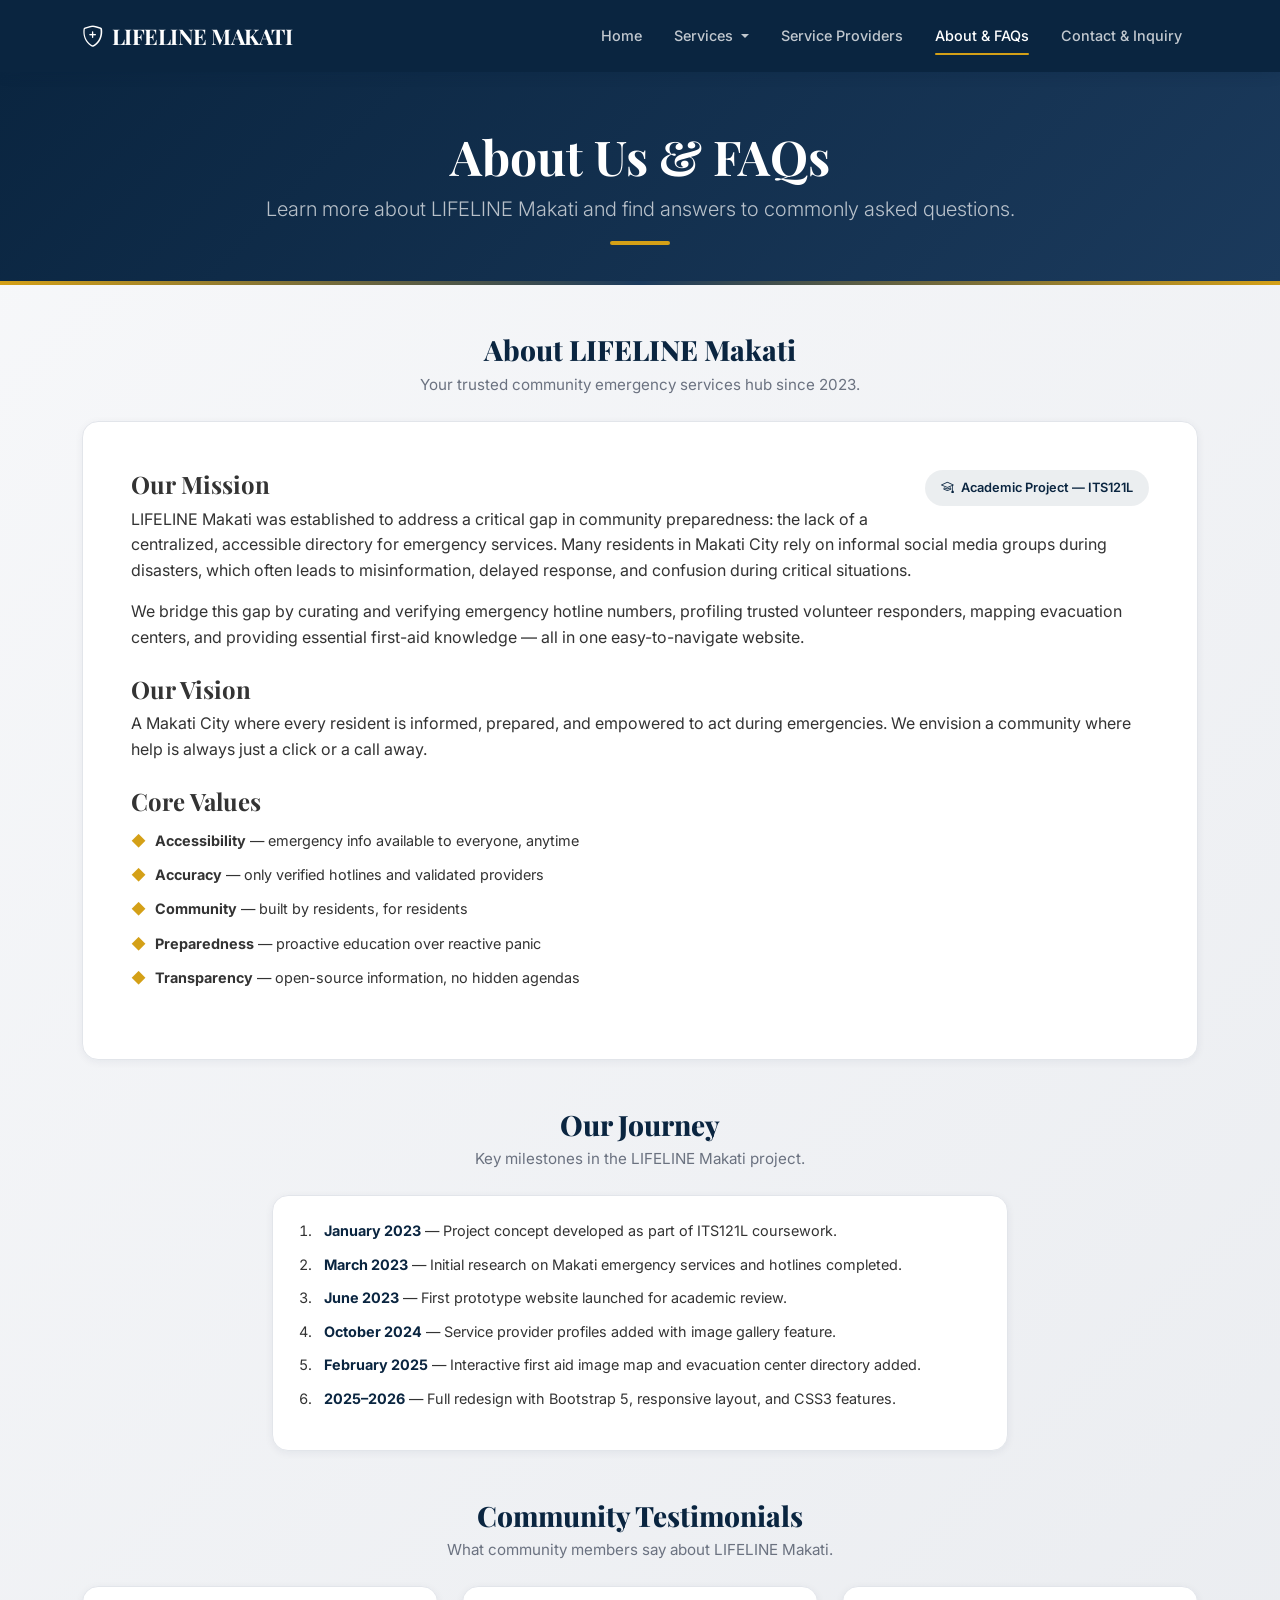
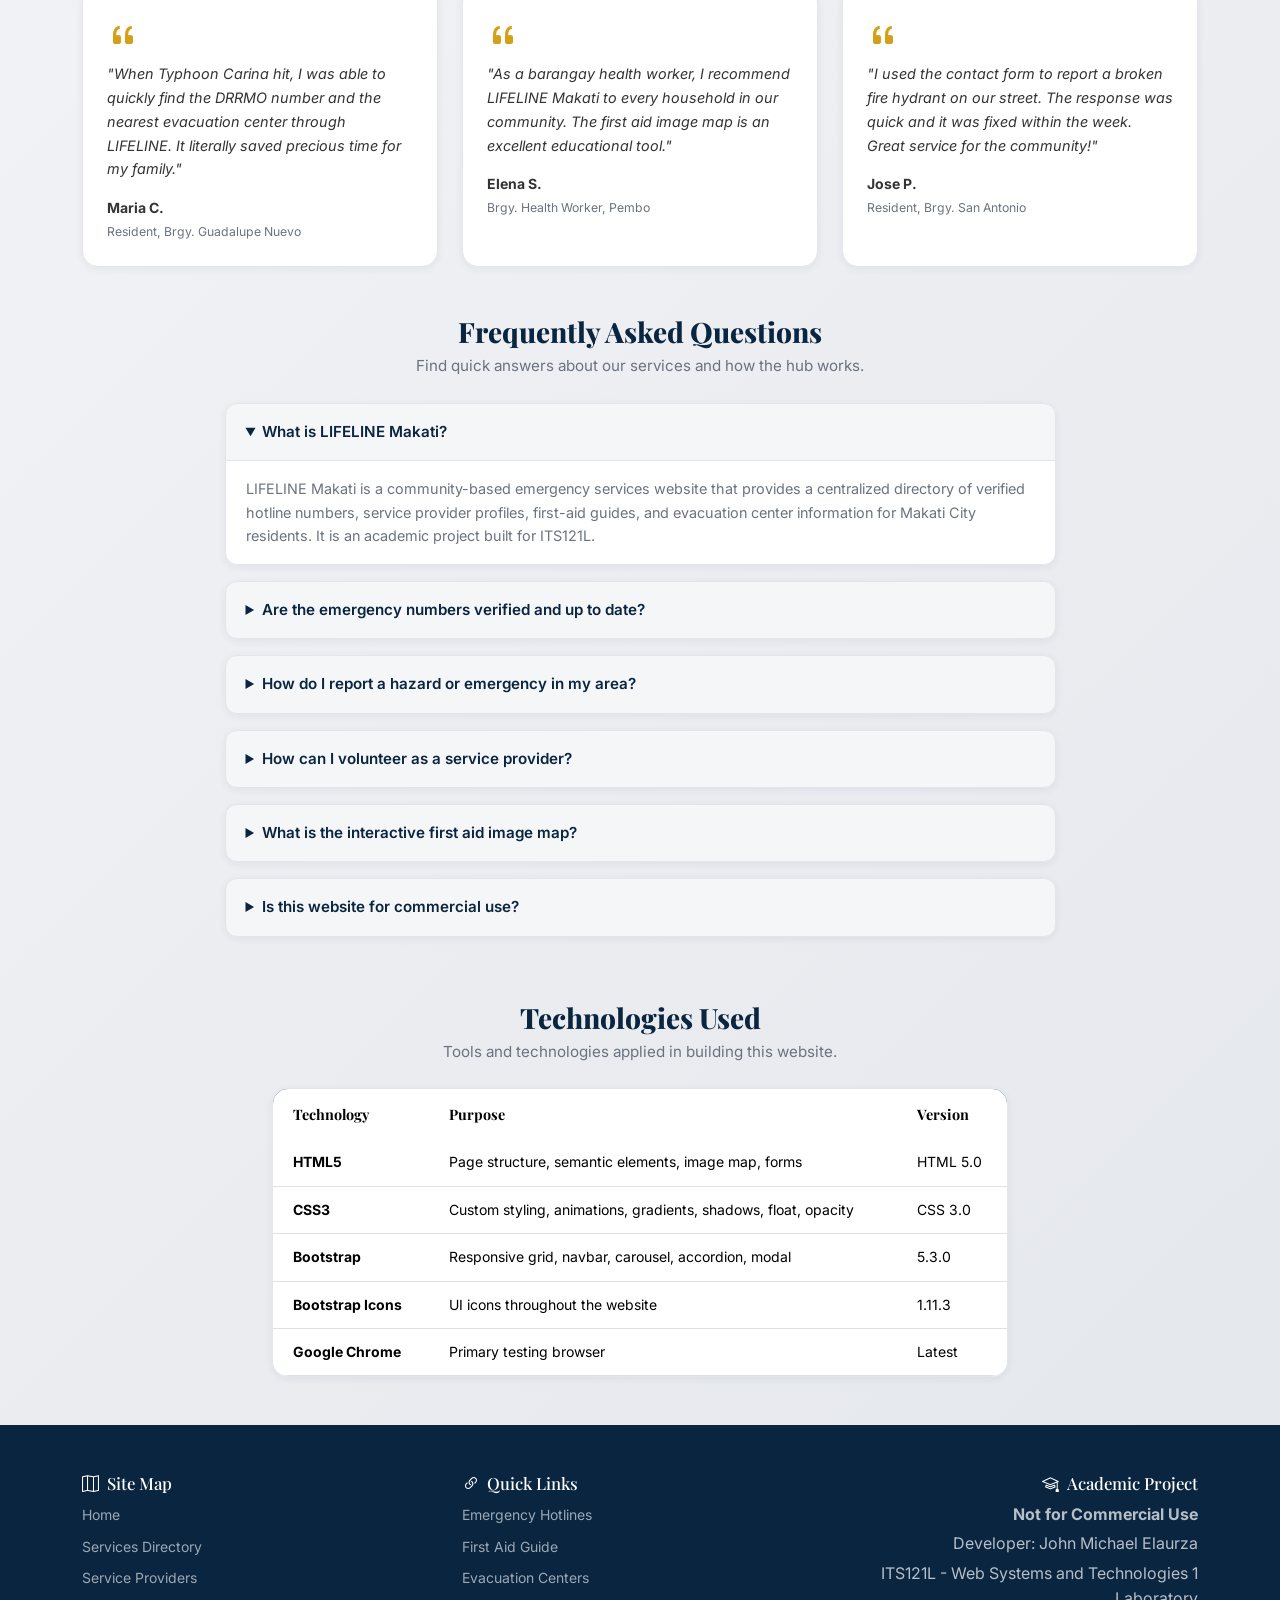
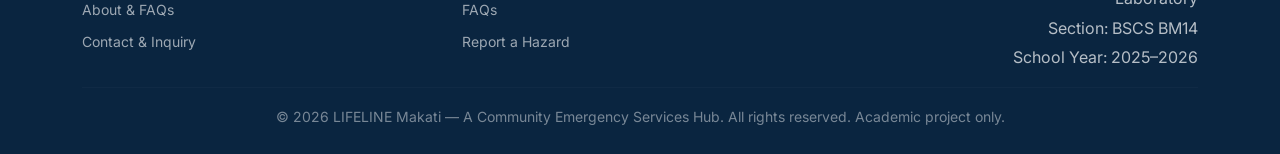
==== commit 0c4ca60f: "Update about.html" ====
--- a/about.html
+++ b/about.html
@@ -372,7 +372,7 @@
                     <h5><i class="bi bi-mortarboard me-2"></i>Academic Project</h5>
                     <p class="mb-1"><strong>Not for Commercial Use</strong></p>
                     <p class="mb-1">Developer: John Michael Elaurza</p>
-                    <p class="mb-1">ITS121L - Web Systems &amp; and Technologies 1 Laboratory</p>
+                    <p class="mb-1">ITS121L - Web Systems and Technologies 1 Laboratory</p>
                     <p class="mb-1">Section: BSCS BM14</p>
                     <p class="mb-0">School Year: 2025&ndash;2026</p>
                 </div>
@@ -390,3 +390,5 @@
 </body>
 
 </html>
+
+
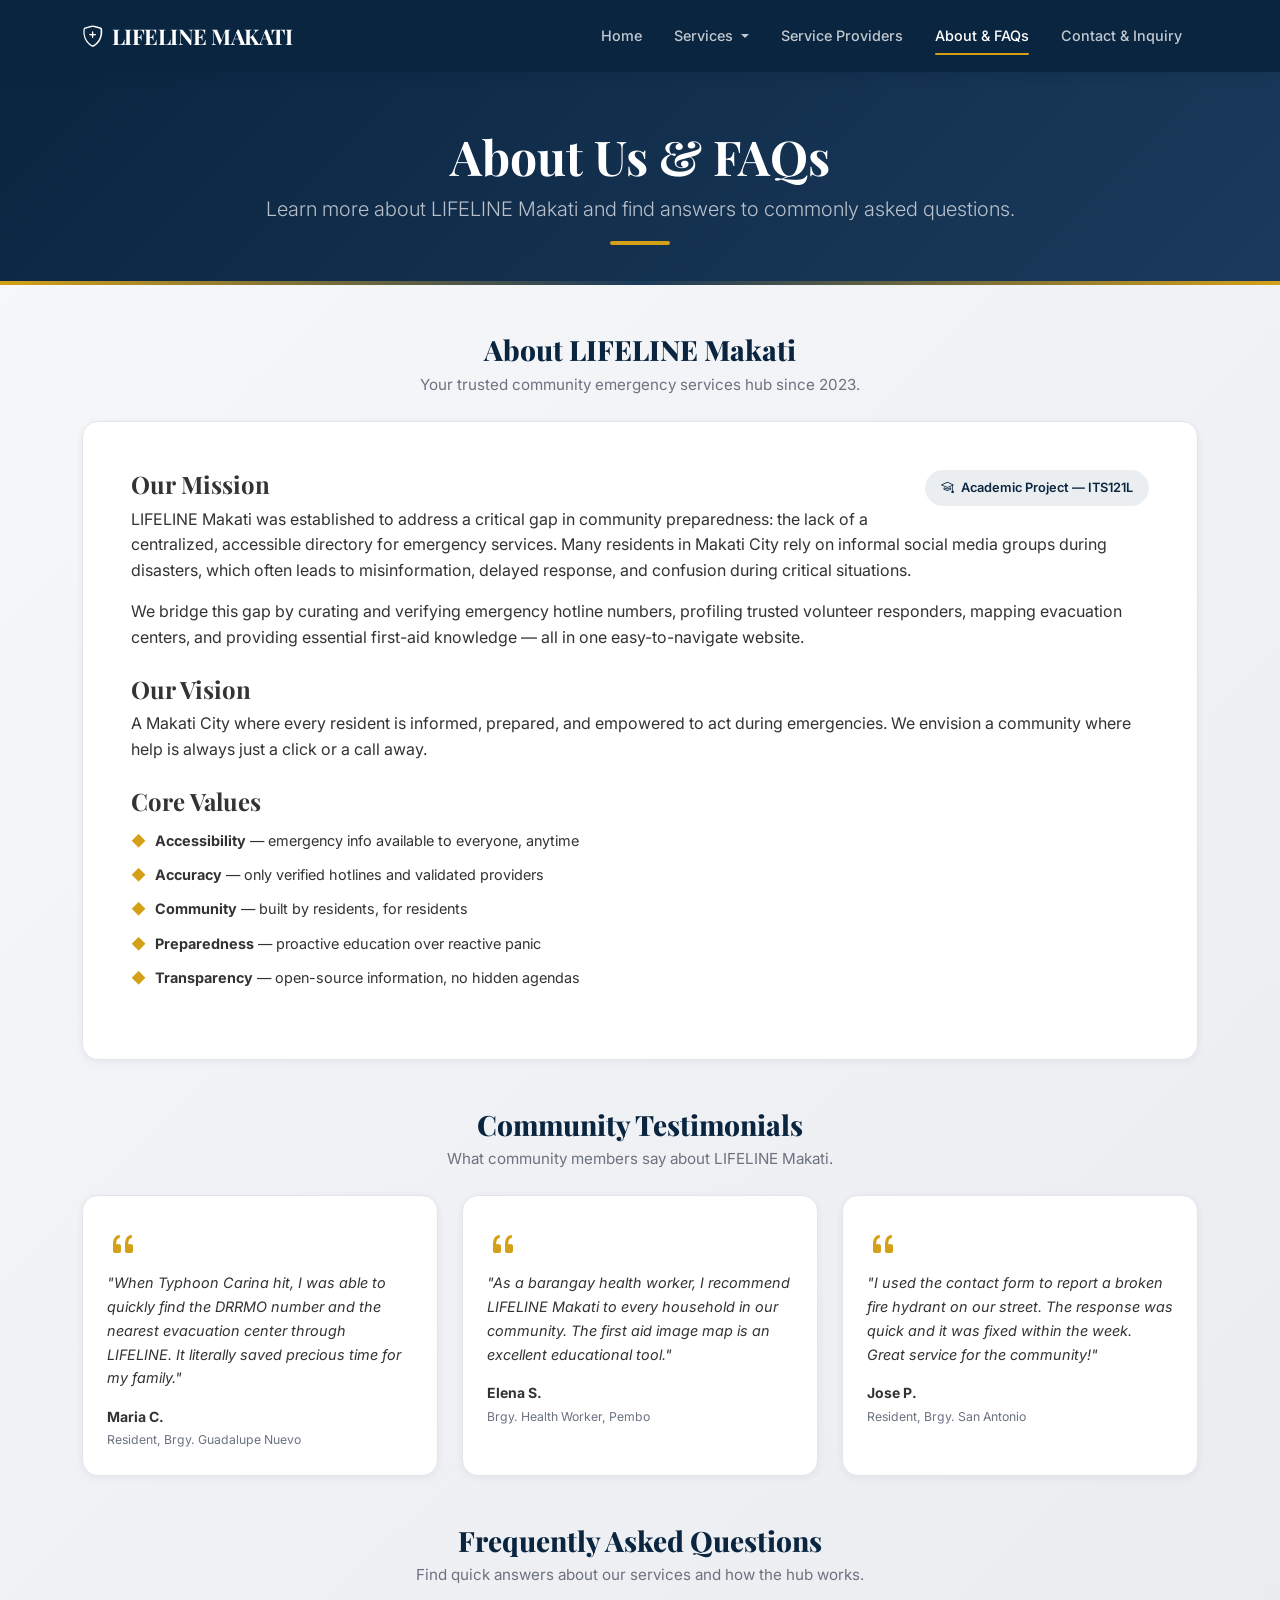
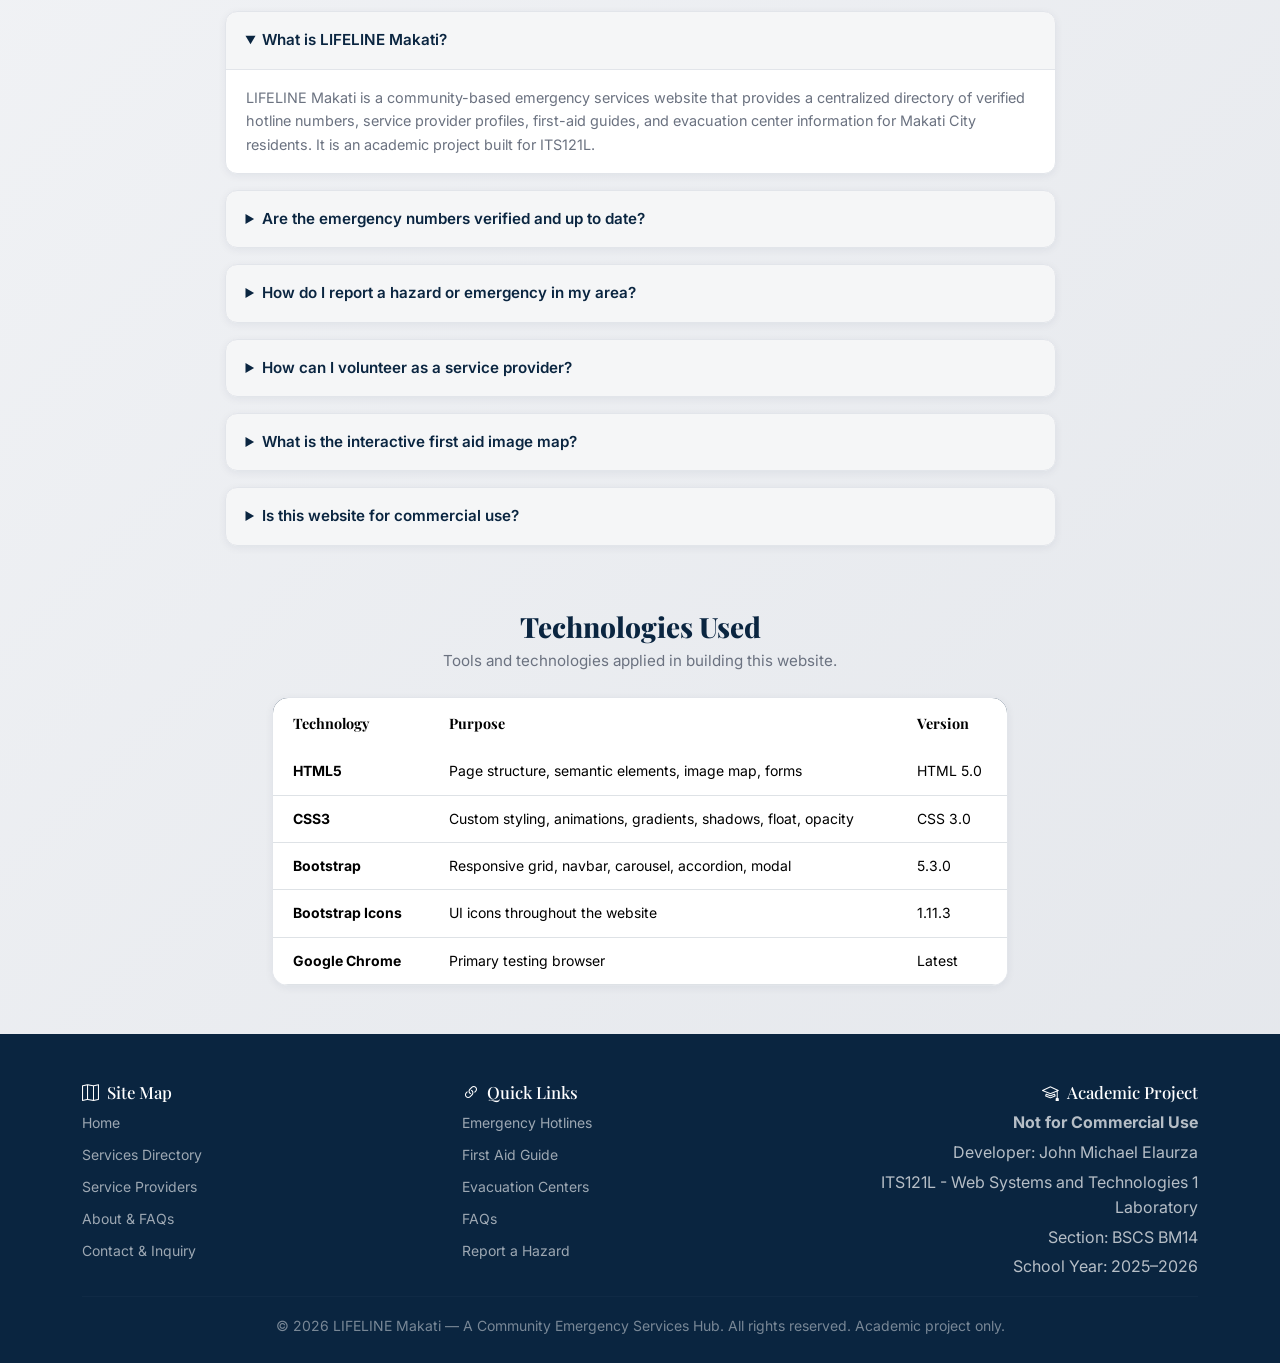
==== commit 05424c9f: "Update about.html" ====
--- a/about.html
+++ b/about.html
@@ -108,40 +108,6 @@
             </div>
         </section>
 
-        <section id="timeline" class="mb-5">
-            <div class="text-center mb-4">
-                <h2 class="section-title">Our Journey</h2>
-                <p class="section-subtitle">Key milestones in the LIFELINE Makati project.</p>
-            </div>
-
-            <div class="row justify-content-center">
-                <div class="col-lg-8">
-                    <div class="timeline-card p-4">
-                        <ol class="timeline-list">
-                            <li>
-                                <strong>January 2023</strong> &mdash; Project concept developed as part of ITS121L coursework.
-                            </li>
-                            <li>
-                                <strong>March 2023</strong> &mdash; Initial research on Makati emergency services and hotlines completed.
-                            </li>
-                            <li>
-                                <strong>June 2023</strong> &mdash; First prototype website launched for academic review.
-                            </li>
-                            <li>
-                                <strong>October 2024</strong> &mdash; Service provider profiles added with image gallery feature.
-                            </li>
-                            <li>
-                                <strong>February 2025</strong> &mdash; Interactive first aid image map and evacuation center directory added.
-                            </li>
-                            <li>
-                                <strong>2025&ndash;2026</strong> &mdash; Full redesign with Bootstrap 5, responsive layout, and CSS3 features.
-                            </li>
-                        </ol>
-                    </div>
-                </div>
-            </div>
-        </section>
-
         <section id="testimonials" class="mb-5">
             <div class="text-center mb-4">
                 <h2 class="section-title">Community Testimonials</h2>
@@ -392,3 +358,4 @@
 </html>
 
 
+
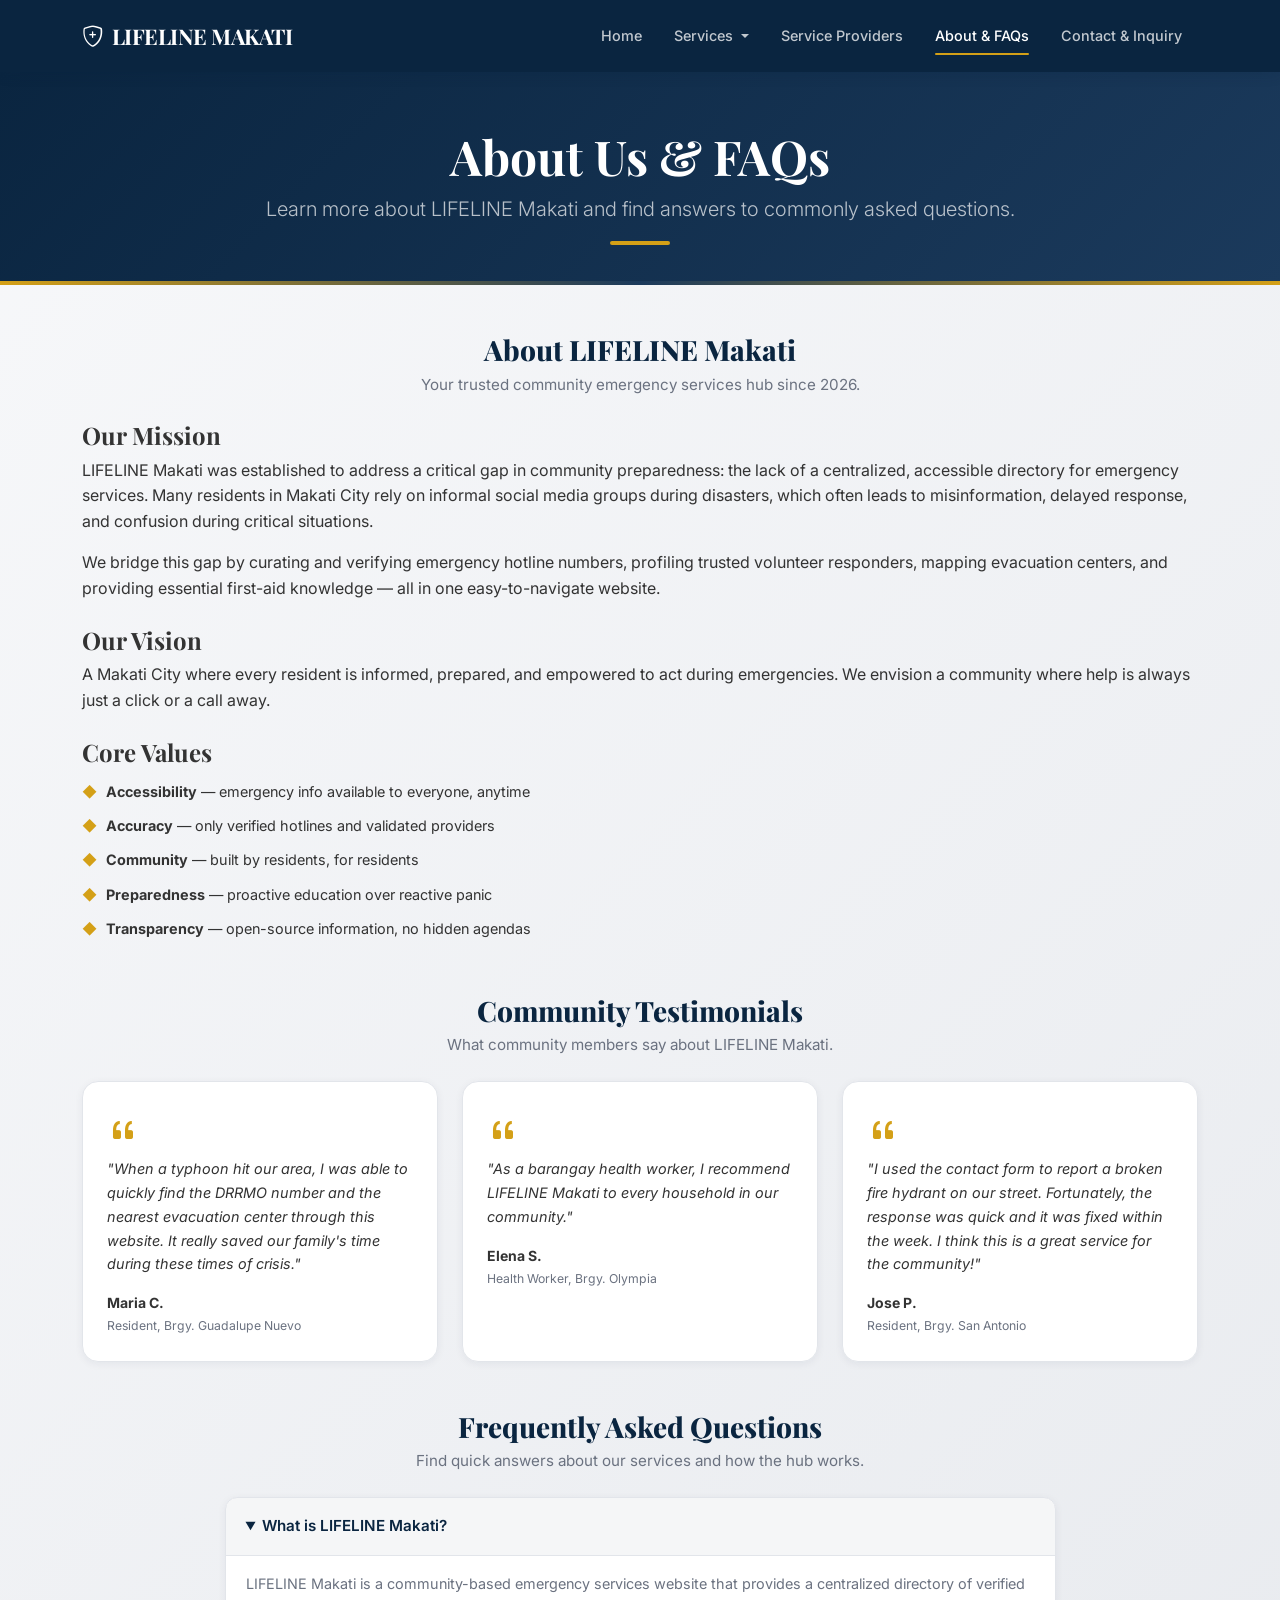
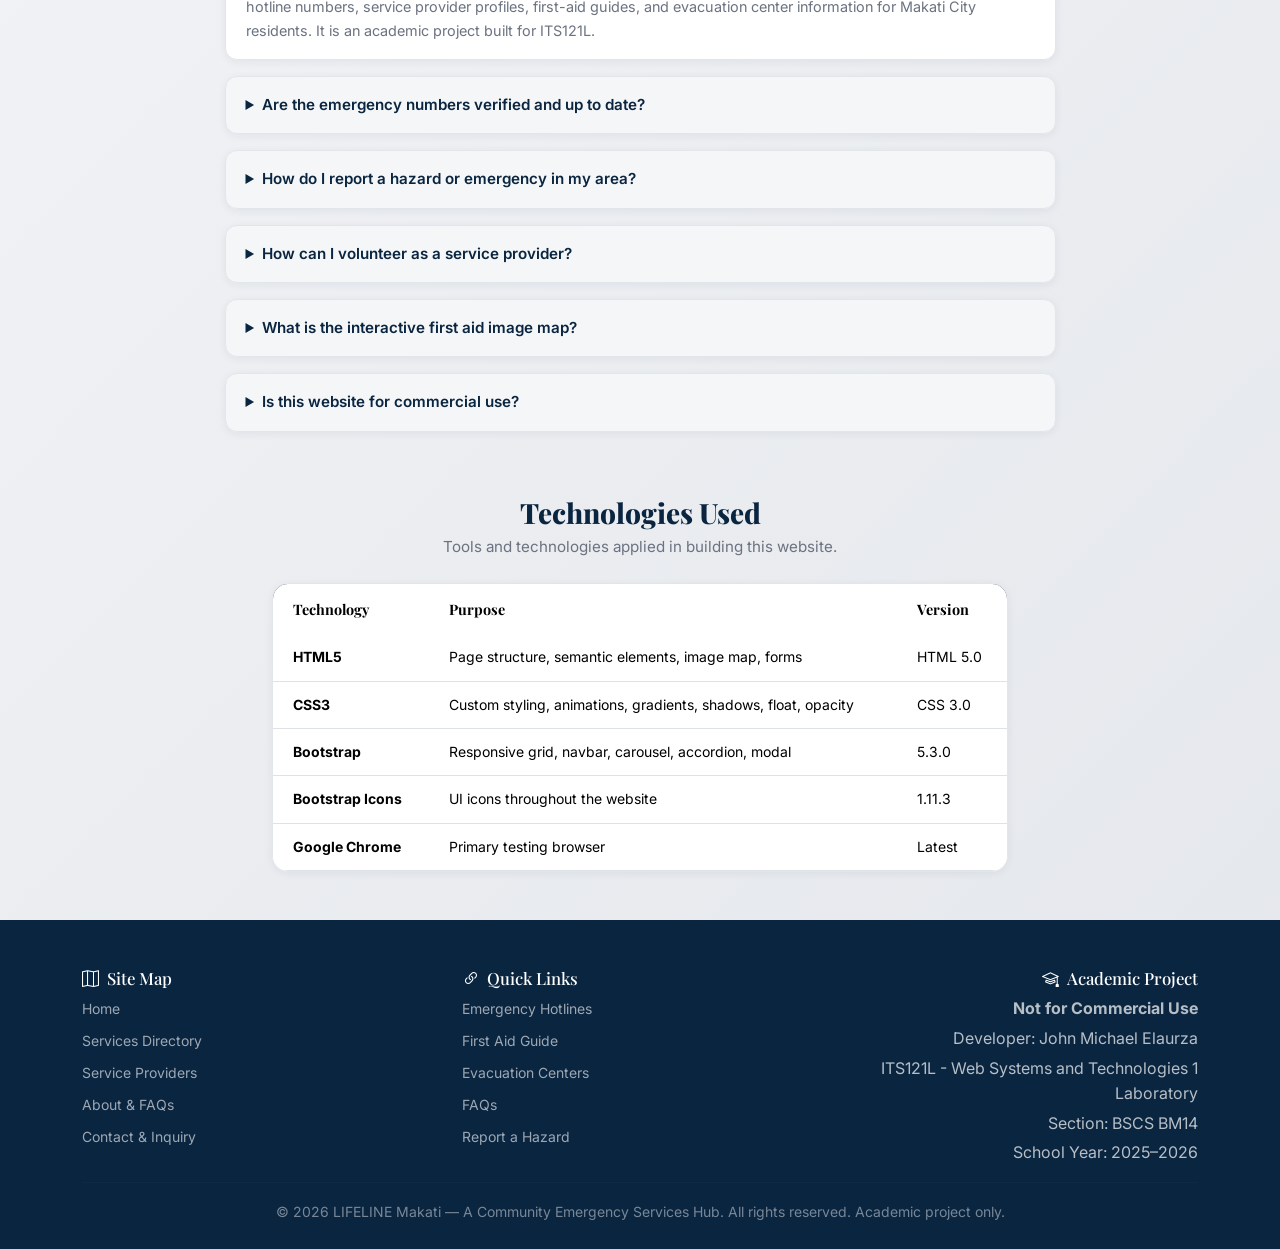
==== commit 89ce0cc2: "Update about.html" ====
--- a/about.html
+++ b/about.html
@@ -10,7 +10,6 @@
     <link rel="stylesheet" href="style.css">
 </head>
 <body>
-
     <nav class="navbar navbar-expand-lg navbar-dark custom-navbar sticky-top">
         <div class="container">
             <a class="navbar-brand fw-bold" href="index.html">
@@ -63,19 +62,13 @@
     </header>
 
     <main class="container my-5">
-
         <section id="about" class="mb-5">
             <div class="text-center mb-4">
                 <h2 class="section-title">About LIFELINE Makati</h2>
                 <p class="section-subtitle">
-                    Your trusted community emergency services hub since 2023.
+                    Your trusted community emergency services hub since 2026.
                 </p>
             </div>
-
-            <div class="about-card p-4 p-md-5 clearfix">
-                <span class="float-right-badge badge-academic">
-                    <i class="bi bi-mortarboard me-1"></i> Academic Project &mdash; ITS121L
-                </span>
 
                 <h4 class="fw-bold">Our Mission</h4>
                 <p>
@@ -121,9 +114,8 @@
                             <i class="bi bi-quote fs-2" style="color: var(--color-gold);"></i>
                         </div>
                         <p class="testimonial-text">
-                            "When Typhoon Carina hit, I was able to quickly find the DRRMO number
-                            and the nearest evacuation center through LIFELINE. It literally saved
-                            precious time for my family."
+                            "When a typhoon hit our area, I was able to quickly find the DRRMO number
+                            and the nearest evacuation center through this website. It really saved our family's time during these times of crisis."
                         </p>
                         <div class="testimonial-author">
                             <strong>Maria C.</strong><br>
@@ -139,12 +131,11 @@
                         </div>
                         <p class="testimonial-text">
                             "As a barangay health worker, I recommend LIFELINE Makati to every
-                            household in our community. The first aid image map is an excellent
-                            educational tool."
+                            household in our community."
                         </p>
                         <div class="testimonial-author">
                             <strong>Elena S.</strong><br>
-                            <small style="color: var(--color-muted);">Brgy. Health Worker, Pembo</small>
+                            <small style="color: var(--color-muted);">Health Worker, Brgy. Olympia</small>
                         </div>
                     </div>
                 </div>
@@ -156,7 +147,7 @@
                         </div>
                         <p class="testimonial-text">
                             "I used the contact form to report a broken fire hydrant on our street.
-                            The response was quick and it was fixed within the week. Great service
+                            Fortunately, the response was quick and it was fixed within the week. I think this is a great service
                             for the community!"
                         </p>
                         <div class="testimonial-author">
@@ -246,7 +237,7 @@
                             </summary>
                             <div style="padding: 1rem 1.25rem; font-family: 'Inter', sans-serif; font-size: 0.9rem; color: var(--color-muted); line-height: 1.65; border-top: 1px solid var(--color-border);">
                                 <strong>No.</strong> LIFELINE Makati is strictly an academic project developed for
-                                ITS121L &mdash; Web Design &amp; Development Laboratory. It is not affiliated with
+                                ITS121L &mdash; Web Systems and Technologies 1 Laboratory. It is not affiliated with
                                 any government office or commercial entity. All content is for educational and
                                 demonstrative purposes only.
                             </div>
@@ -359,3 +350,4 @@
 
 
 
+
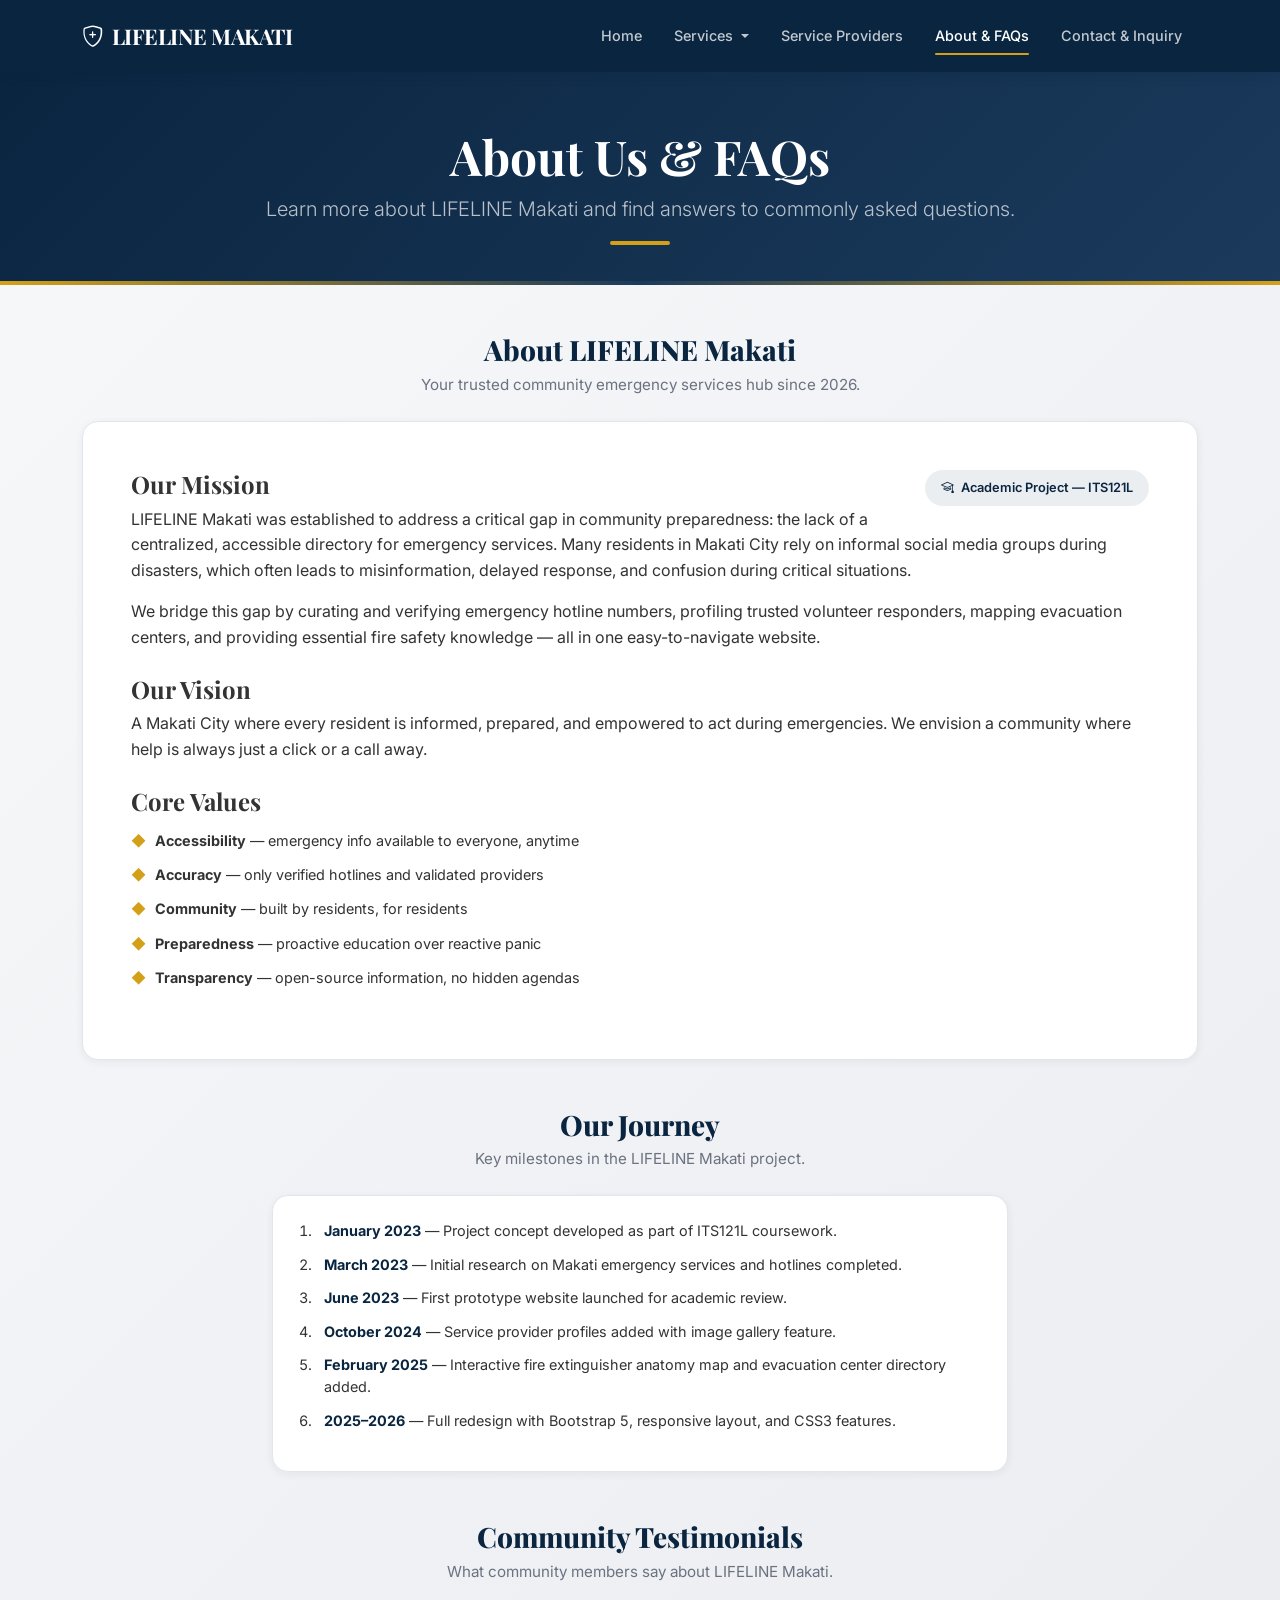
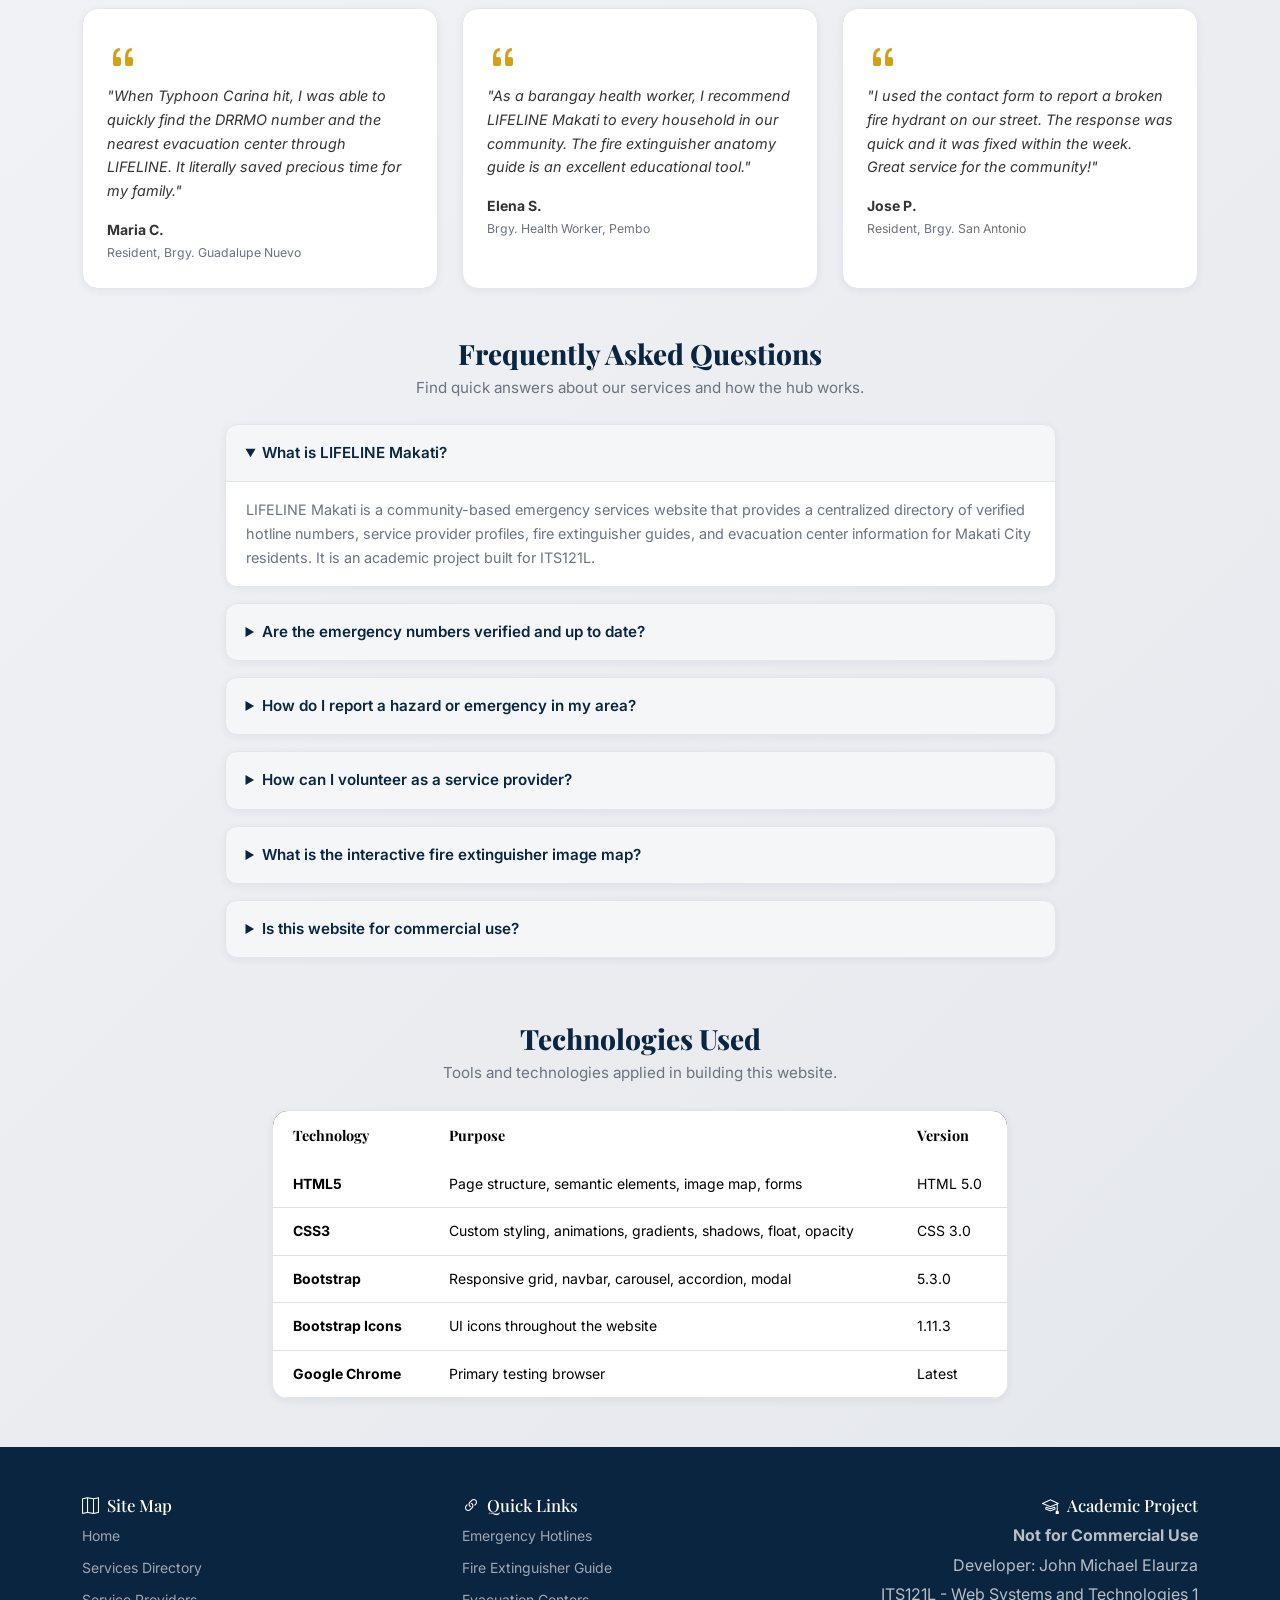
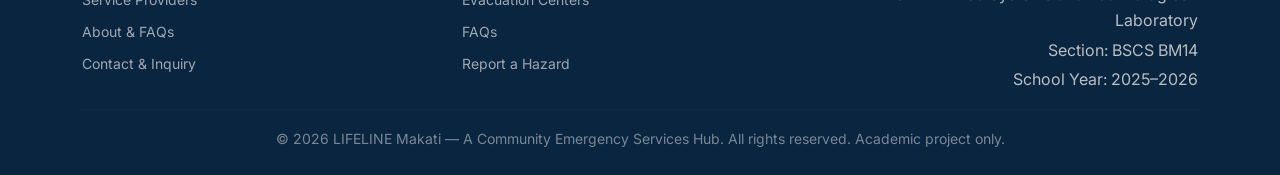
==== commit 732a3da6: "Update about.html" ====
--- a/about.html
+++ b/about.html
@@ -32,7 +32,7 @@
                         </a>
                         <ul class="dropdown-menu">
                             <li><a class="dropdown-item" href="services.html">Emergency Directory</a></li>
-                            <li><a class="dropdown-item" href="services.html#first-aid-map">First Aid Guide</a></li>
+                            <li><a class="dropdown-item" href="services.html#fire-extinguisher-map">Fire Extinguisher Guide</a></li>
                             <li><hr class="dropdown-divider"></li>
                             <li><a class="dropdown-item" href="services.html#evacuation">Evacuation Centers</a></li>
                         </ul>
@@ -62,6 +62,7 @@
     </header>
 
     <main class="container my-5">
+
         <section id="about" class="mb-5">
             <div class="text-center mb-4">
                 <h2 class="section-title">About LIFELINE Makati</h2>
@@ -69,6 +70,11 @@
                     Your trusted community emergency services hub since 2026.
                 </p>
             </div>
+
+            <div class="about-card p-4 p-md-5 clearfix">
+                <span class="float-right-badge badge-academic">
+                    <i class="bi bi-mortarboard me-1"></i> Academic Project &mdash; ITS121L
+                </span>
 
                 <h4 class="fw-bold">Our Mission</h4>
                 <p>
@@ -80,7 +86,7 @@
                 <p>
                     We bridge this gap by curating and verifying emergency hotline numbers, profiling
                     trusted volunteer responders, mapping evacuation centers, and providing essential
-                    first-aid knowledge &mdash; all in one easy-to-navigate website.
+                    fire safety knowledge &mdash; all in one easy-to-navigate website.
                 </p>
 
                 <h4 class="fw-bold mt-4">Our Vision</h4>
@@ -101,6 +107,40 @@
             </div>
         </section>
 
+        <section id="timeline" class="mb-5">
+            <div class="text-center mb-4">
+                <h2 class="section-title">Our Journey</h2>
+                <p class="section-subtitle">Key milestones in the LIFELINE Makati project.</p>
+            </div>
+
+            <div class="row justify-content-center">
+                <div class="col-lg-8">
+                    <div class="timeline-card p-4">
+                        <ol class="timeline-list">
+                            <li>
+                                <strong>January 2023</strong> &mdash; Project concept developed as part of ITS121L coursework.
+                            </li>
+                            <li>
+                                <strong>March 2023</strong> &mdash; Initial research on Makati emergency services and hotlines completed.
+                            </li>
+                            <li>
+                                <strong>June 2023</strong> &mdash; First prototype website launched for academic review.
+                            </li>
+                            <li>
+                                <strong>October 2024</strong> &mdash; Service provider profiles added with image gallery feature.
+                            </li>
+                            <li>
+                                <strong>February 2025</strong> &mdash; Interactive fire extinguisher anatomy map and evacuation center directory added.
+                            </li>
+                            <li>
+                                <strong>2025&ndash;2026</strong> &mdash; Full redesign with Bootstrap 5, responsive layout, and CSS3 features.
+                            </li>
+                        </ol>
+                    </div>
+                </div>
+            </div>
+        </section>
+
         <section id="testimonials" class="mb-5">
             <div class="text-center mb-4">
                 <h2 class="section-title">Community Testimonials</h2>
@@ -114,8 +154,9 @@
                             <i class="bi bi-quote fs-2" style="color: var(--color-gold);"></i>
                         </div>
                         <p class="testimonial-text">
-                            "When a typhoon hit our area, I was able to quickly find the DRRMO number
-                            and the nearest evacuation center through this website. It really saved our family's time during these times of crisis."
+                            "When Typhoon Carina hit, I was able to quickly find the DRRMO number
+                            and the nearest evacuation center through LIFELINE. It literally saved
+                            precious time for my family."
                         </p>
                         <div class="testimonial-author">
                             <strong>Maria C.</strong><br>
@@ -131,11 +172,12 @@
                         </div>
                         <p class="testimonial-text">
                             "As a barangay health worker, I recommend LIFELINE Makati to every
-                            household in our community."
+                            household in our community. The fire extinguisher anatomy guide is an excellent
+                            educational tool."
                         </p>
                         <div class="testimonial-author">
                             <strong>Elena S.</strong><br>
-                            <small style="color: var(--color-muted);">Health Worker, Brgy. Olympia</small>
+                            <small style="color: var(--color-muted);">Brgy. Health Worker, Pembo</small>
                         </div>
                     </div>
                 </div>
@@ -147,7 +189,7 @@
                         </div>
                         <p class="testimonial-text">
                             "I used the contact form to report a broken fire hydrant on our street.
-                            Fortunately, the response was quick and it was fixed within the week. I think this is a great service
+                            The response was quick and it was fixed within the week. Great service
                             for the community!"
                         </p>
                         <div class="testimonial-author">
@@ -176,7 +218,7 @@
                             <div style="padding: 1rem 1.25rem; font-family: 'Inter', sans-serif; font-size: 0.9rem; color: var(--color-muted); line-height: 1.65; border-top: 1px solid var(--color-border);">
                                 LIFELINE Makati is a community-based emergency services website that
                                 provides a centralized directory of verified hotline numbers, service
-                                provider profiles, first-aid guides, and evacuation center information
+                                provider profiles, fire extinguisher guides, and evacuation center information
                                 for Makati City residents. It is an academic project built for ITS121L.
                             </div>
                         </details>
@@ -211,7 +253,7 @@
                             </summary>
                             <div style="padding: 1rem 1.25rem; font-family: 'Inter', sans-serif; font-size: 0.9rem; color: var(--color-muted); line-height: 1.65; border-top: 1px solid var(--color-border);">
                                 Visit the <a href="contact.html">Contact &amp; Inquiry</a> page and select
-                                "Volunteer Registration" as the inquiry type. Provide your name, contact details,
+                                "Volunteer Application" as the inquiry type. Provide your name, contact details,
                                 and a brief description of your skills and experience. Our team will review your
                                 application and reach out within a few business days.
                             </div>
@@ -219,15 +261,15 @@
 
                         <details class="mb-3" style="background: var(--color-white); border: 1px solid var(--color-border); border-radius: var(--radius-md); overflow: hidden; box-shadow: var(--shadow-sm);">
                             <summary style="padding: 1rem 1.25rem; font-weight: 600; font-family: 'Inter', sans-serif; font-size: 0.95rem; color: var(--color-navy); cursor: pointer; background: rgba(10, 37, 64, 0.04);">
-                                What is the interactive first aid image map?
-                            </summary>
-                            <div style="padding: 1rem 1.25rem; font-family: 'Inter', sans-serif; font-size: 0.9rem; color: var(--color-muted); line-height: 1.65; border-top: 1px solid var(--color-border);">
-                                The <a href="services.html#first-aid-map">First Aid Image Map</a> is an HTML
-                                <code>&lt;map&gt;</code> element overlaid on a first aid kit image. Each clickable
+                                What is the interactive fire extinguisher image map?
+                            </summary>
+                            <div style="padding: 1rem 1.25rem; font-family: 'Inter', sans-serif; font-size: 0.9rem; color: var(--color-muted); line-height: 1.65; border-top: 1px solid var(--color-border);">
+                                The <a href="services.html#fire-extinguisher-map">Fire Extinguisher Anatomy Map</a> is an HTML
+                                <code>&lt;map&gt;</code> element overlaid on a fire extinguisher diagram. Each clickable
                                 area (using <code>rect</code>, <code>circle</code>, and <code>poly</code> shapes)
-                                highlights a different item in the kit &mdash; such as bandages, antiseptic wipes,
-                                scissors, pain relievers, a CPR mask, and an emergency blanket &mdash; with
-                                tooltips explaining their use.
+                                highlights a different part &mdash; such as the safety pin, handle, nozzle, pressure
+                                gauge, cylinder body, and base &mdash; with tooltips explaining their function and
+                                how to use the extinguisher properly.
                             </div>
                         </details>
 
@@ -237,7 +279,7 @@
                             </summary>
                             <div style="padding: 1rem 1.25rem; font-family: 'Inter', sans-serif; font-size: 0.9rem; color: var(--color-muted); line-height: 1.65; border-top: 1px solid var(--color-border);">
                                 <strong>No.</strong> LIFELINE Makati is strictly an academic project developed for
-                                ITS121L &mdash; Web Systems and Technologies 1 Laboratory. It is not affiliated with
+                                ITS121L &mdash; Web Design &amp; Development Laboratory. It is not affiliated with
                                 any government office or commercial entity. All content is for educational and
                                 demonstrative purposes only.
                             </div>
@@ -319,7 +361,7 @@
                     <h5><i class="bi bi-link-45deg me-2"></i>Quick Links</h5>
                     <ul class="list-unstyled footer-links">
                         <li><a href="services.html#hotlines" class="footer-link">Emergency Hotlines</a></li>
-                        <li><a href="services.html#first-aid-map" class="footer-link">First Aid Guide</a></li>
+                        <li><a href="services.html#fire-extinguisher-map" class="footer-link">Fire Extinguisher Guide</a></li>
                         <li><a href="services.html#evacuation" class="footer-link">Evacuation Centers</a></li>
                         <li><a href="about.html#faqs" class="footer-link">FAQs</a></li>
                         <li><a href="contact.html" class="footer-link">Report a Hazard</a></li>
@@ -343,11 +385,5 @@
             </div>
         </div>
     </footer>
-
 </body>
-
 </html>
-
-
-
-
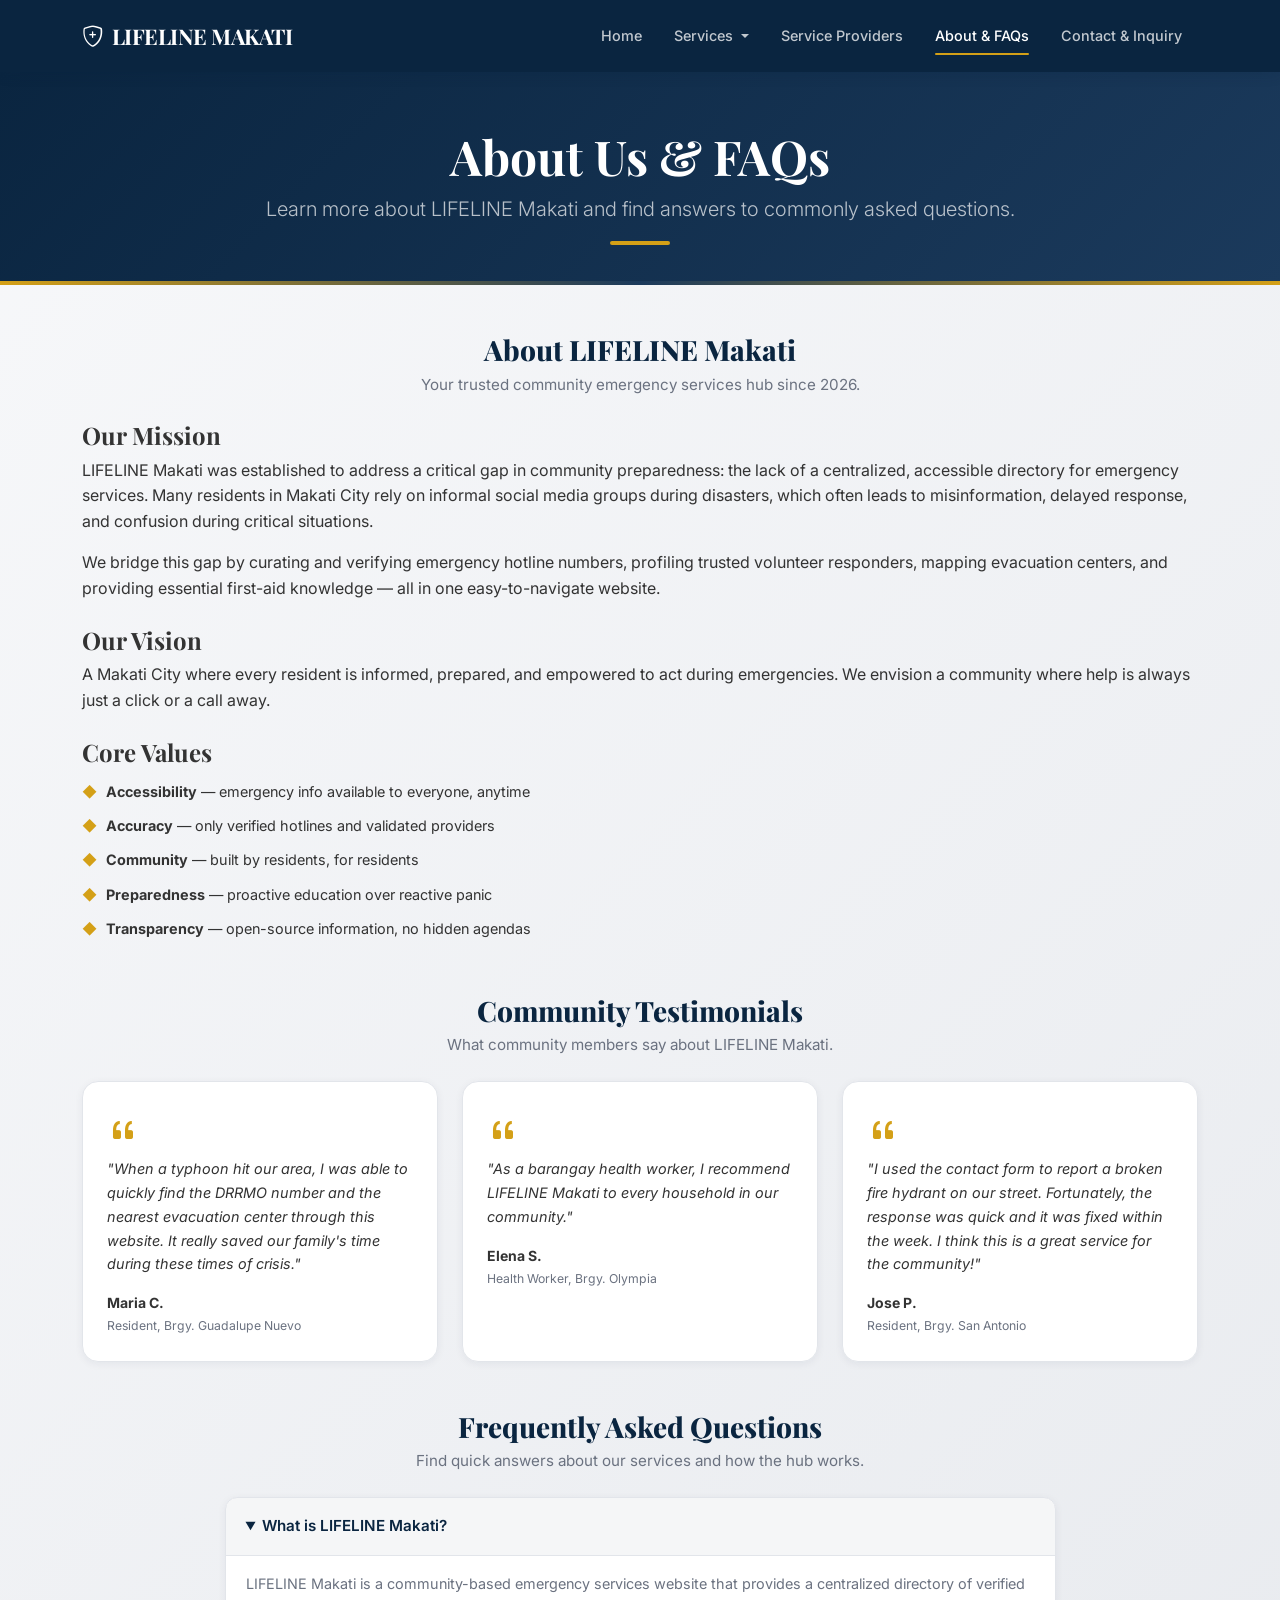
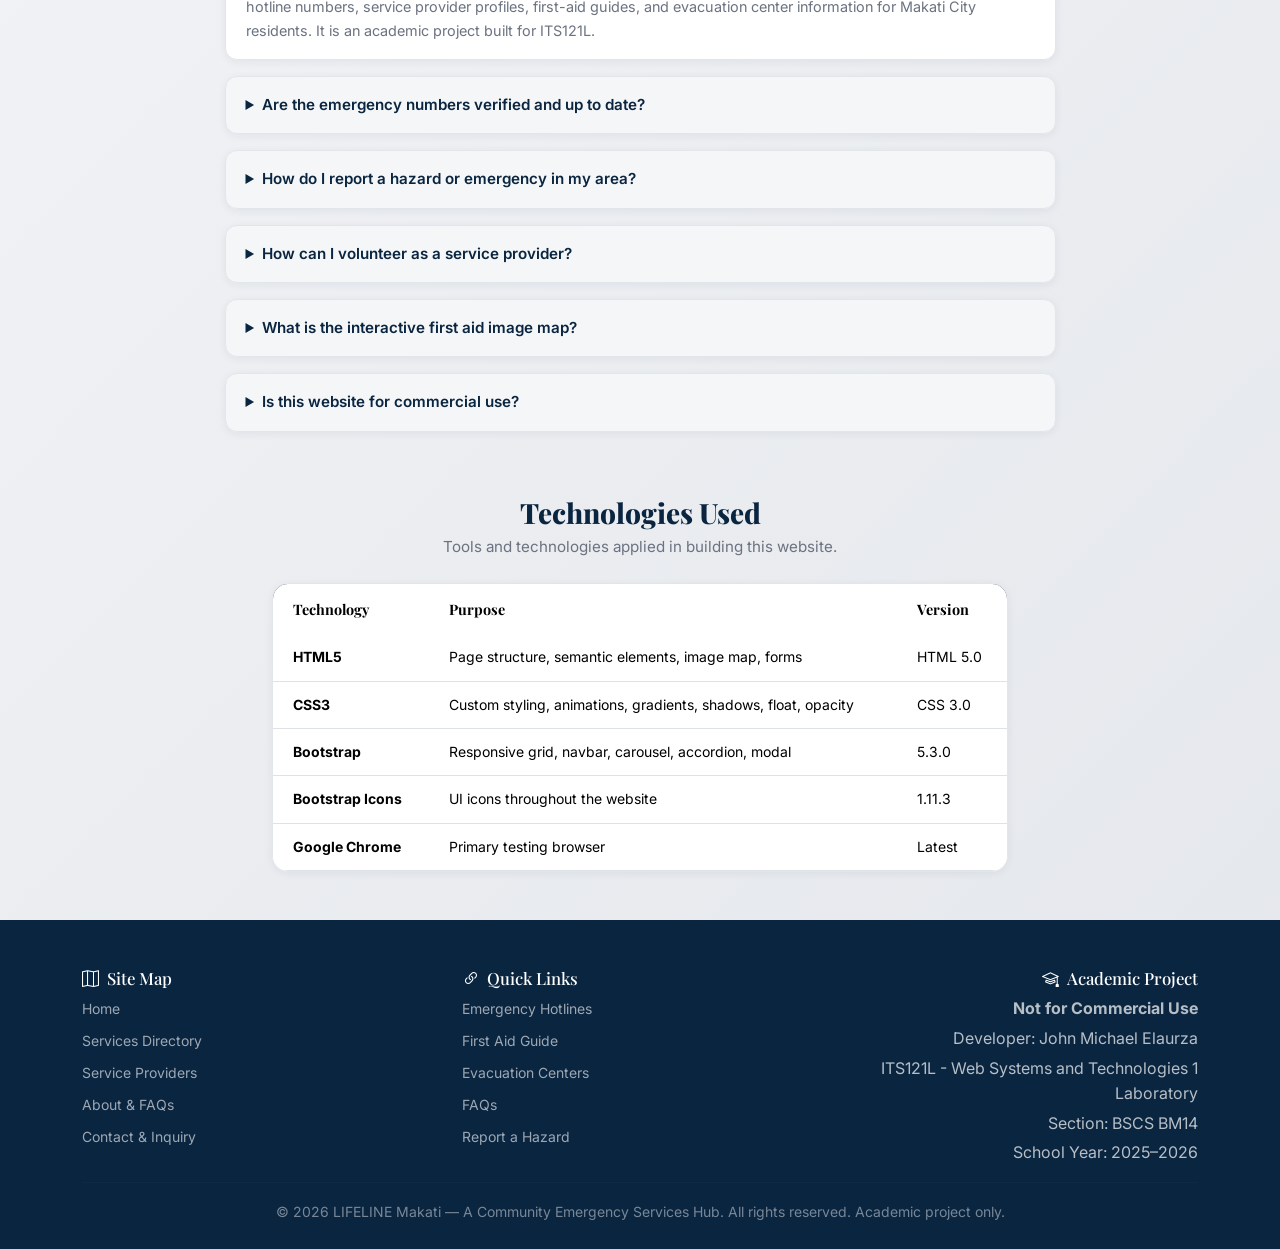
==== commit ded124a5: "Update about.html" ====
--- a/about.html
+++ b/about.html
@@ -32,7 +32,7 @@
                         </a>
                         <ul class="dropdown-menu">
                             <li><a class="dropdown-item" href="services.html">Emergency Directory</a></li>
-                            <li><a class="dropdown-item" href="services.html#fire-extinguisher-map">Fire Extinguisher Guide</a></li>
+                            <li><a class="dropdown-item" href="services.html#first-aid-map">First Aid Guide</a></li>
                             <li><hr class="dropdown-divider"></li>
                             <li><a class="dropdown-item" href="services.html#evacuation">Evacuation Centers</a></li>
                         </ul>
@@ -62,7 +62,6 @@
     </header>
 
     <main class="container my-5">
-
         <section id="about" class="mb-5">
             <div class="text-center mb-4">
                 <h2 class="section-title">About LIFELINE Makati</h2>
@@ -70,11 +69,6 @@
                     Your trusted community emergency services hub since 2026.
                 </p>
             </div>
-
-            <div class="about-card p-4 p-md-5 clearfix">
-                <span class="float-right-badge badge-academic">
-                    <i class="bi bi-mortarboard me-1"></i> Academic Project &mdash; ITS121L
-                </span>
 
                 <h4 class="fw-bold">Our Mission</h4>
                 <p>
@@ -86,7 +80,7 @@
                 <p>
                     We bridge this gap by curating and verifying emergency hotline numbers, profiling
                     trusted volunteer responders, mapping evacuation centers, and providing essential
-                    fire safety knowledge &mdash; all in one easy-to-navigate website.
+                    first-aid knowledge &mdash; all in one easy-to-navigate website.
                 </p>
 
                 <h4 class="fw-bold mt-4">Our Vision</h4>
@@ -107,40 +101,6 @@
             </div>
         </section>
 
-        <section id="timeline" class="mb-5">
-            <div class="text-center mb-4">
-                <h2 class="section-title">Our Journey</h2>
-                <p class="section-subtitle">Key milestones in the LIFELINE Makati project.</p>
-            </div>
-
-            <div class="row justify-content-center">
-                <div class="col-lg-8">
-                    <div class="timeline-card p-4">
-                        <ol class="timeline-list">
-                            <li>
-                                <strong>January 2023</strong> &mdash; Project concept developed as part of ITS121L coursework.
-                            </li>
-                            <li>
-                                <strong>March 2023</strong> &mdash; Initial research on Makati emergency services and hotlines completed.
-                            </li>
-                            <li>
-                                <strong>June 2023</strong> &mdash; First prototype website launched for academic review.
-                            </li>
-                            <li>
-                                <strong>October 2024</strong> &mdash; Service provider profiles added with image gallery feature.
-                            </li>
-                            <li>
-                                <strong>February 2025</strong> &mdash; Interactive fire extinguisher anatomy map and evacuation center directory added.
-                            </li>
-                            <li>
-                                <strong>2025&ndash;2026</strong> &mdash; Full redesign with Bootstrap 5, responsive layout, and CSS3 features.
-                            </li>
-                        </ol>
-                    </div>
-                </div>
-            </div>
-        </section>
-
         <section id="testimonials" class="mb-5">
             <div class="text-center mb-4">
                 <h2 class="section-title">Community Testimonials</h2>
@@ -154,9 +114,8 @@
                             <i class="bi bi-quote fs-2" style="color: var(--color-gold);"></i>
                         </div>
                         <p class="testimonial-text">
-                            "When Typhoon Carina hit, I was able to quickly find the DRRMO number
-                            and the nearest evacuation center through LIFELINE. It literally saved
-                            precious time for my family."
+                            "When a typhoon hit our area, I was able to quickly find the DRRMO number
+                            and the nearest evacuation center through this website. It really saved our family's time during these times of crisis."
                         </p>
                         <div class="testimonial-author">
                             <strong>Maria C.</strong><br>
@@ -172,12 +131,11 @@
                         </div>
                         <p class="testimonial-text">
                             "As a barangay health worker, I recommend LIFELINE Makati to every
-                            household in our community. The fire extinguisher anatomy guide is an excellent
-                            educational tool."
+                            household in our community."
                         </p>
                         <div class="testimonial-author">
                             <strong>Elena S.</strong><br>
-                            <small style="color: var(--color-muted);">Brgy. Health Worker, Pembo</small>
+                            <small style="color: var(--color-muted);">Health Worker, Brgy. Olympia</small>
                         </div>
                     </div>
                 </div>
@@ -189,7 +147,7 @@
                         </div>
                         <p class="testimonial-text">
                             "I used the contact form to report a broken fire hydrant on our street.
-                            The response was quick and it was fixed within the week. Great service
+                            Fortunately, the response was quick and it was fixed within the week. I think this is a great service
                             for the community!"
                         </p>
                         <div class="testimonial-author">
@@ -218,7 +176,7 @@
                             <div style="padding: 1rem 1.25rem; font-family: 'Inter', sans-serif; font-size: 0.9rem; color: var(--color-muted); line-height: 1.65; border-top: 1px solid var(--color-border);">
                                 LIFELINE Makati is a community-based emergency services website that
                                 provides a centralized directory of verified hotline numbers, service
-                                provider profiles, fire extinguisher guides, and evacuation center information
+                                provider profiles, first-aid guides, and evacuation center information
                                 for Makati City residents. It is an academic project built for ITS121L.
                             </div>
                         </details>
@@ -253,7 +211,7 @@
                             </summary>
                             <div style="padding: 1rem 1.25rem; font-family: 'Inter', sans-serif; font-size: 0.9rem; color: var(--color-muted); line-height: 1.65; border-top: 1px solid var(--color-border);">
                                 Visit the <a href="contact.html">Contact &amp; Inquiry</a> page and select
-                                "Volunteer Application" as the inquiry type. Provide your name, contact details,
+                                "Volunteer Registration" as the inquiry type. Provide your name, contact details,
                                 and a brief description of your skills and experience. Our team will review your
                                 application and reach out within a few business days.
                             </div>
@@ -261,15 +219,15 @@
 
                         <details class="mb-3" style="background: var(--color-white); border: 1px solid var(--color-border); border-radius: var(--radius-md); overflow: hidden; box-shadow: var(--shadow-sm);">
                             <summary style="padding: 1rem 1.25rem; font-weight: 600; font-family: 'Inter', sans-serif; font-size: 0.95rem; color: var(--color-navy); cursor: pointer; background: rgba(10, 37, 64, 0.04);">
-                                What is the interactive fire extinguisher image map?
-                            </summary>
-                            <div style="padding: 1rem 1.25rem; font-family: 'Inter', sans-serif; font-size: 0.9rem; color: var(--color-muted); line-height: 1.65; border-top: 1px solid var(--color-border);">
-                                The <a href="services.html#fire-extinguisher-map">Fire Extinguisher Anatomy Map</a> is an HTML
-                                <code>&lt;map&gt;</code> element overlaid on a fire extinguisher diagram. Each clickable
+                                What is the interactive first aid image map?
+                            </summary>
+                            <div style="padding: 1rem 1.25rem; font-family: 'Inter', sans-serif; font-size: 0.9rem; color: var(--color-muted); line-height: 1.65; border-top: 1px solid var(--color-border);">
+                                The <a href="services.html#first-aid-map">First Aid Image Map</a> is an HTML
+                                <code>&lt;map&gt;</code> element overlaid on a first aid kit image. Each clickable
                                 area (using <code>rect</code>, <code>circle</code>, and <code>poly</code> shapes)
-                                highlights a different part &mdash; such as the safety pin, handle, nozzle, pressure
-                                gauge, cylinder body, and base &mdash; with tooltips explaining their function and
-                                how to use the extinguisher properly.
+                                highlights a different item in the kit &mdash; such as bandages, antiseptic wipes,
+                                scissors, pain relievers, a CPR mask, and an emergency blanket &mdash; with
+                                tooltips explaining their use.
                             </div>
                         </details>
 
@@ -279,7 +237,7 @@
                             </summary>
                             <div style="padding: 1rem 1.25rem; font-family: 'Inter', sans-serif; font-size: 0.9rem; color: var(--color-muted); line-height: 1.65; border-top: 1px solid var(--color-border);">
                                 <strong>No.</strong> LIFELINE Makati is strictly an academic project developed for
-                                ITS121L &mdash; Web Design &amp; Development Laboratory. It is not affiliated with
+                                ITS121L &mdash; Web Systems and Technologies 1 Laboratory. It is not affiliated with
                                 any government office or commercial entity. All content is for educational and
                                 demonstrative purposes only.
                             </div>
@@ -361,7 +319,7 @@
                     <h5><i class="bi bi-link-45deg me-2"></i>Quick Links</h5>
                     <ul class="list-unstyled footer-links">
                         <li><a href="services.html#hotlines" class="footer-link">Emergency Hotlines</a></li>
-                        <li><a href="services.html#fire-extinguisher-map" class="footer-link">Fire Extinguisher Guide</a></li>
+                        <li><a href="services.html#first-aid-map" class="footer-link">First Aid Guide</a></li>
                         <li><a href="services.html#evacuation" class="footer-link">Evacuation Centers</a></li>
                         <li><a href="about.html#faqs" class="footer-link">FAQs</a></li>
                         <li><a href="contact.html" class="footer-link">Report a Hazard</a></li>
--- a/style.css
+++ b/style.css
@@ -30,9 +30,8 @@
 body {
   font-family: 'Inter', system-ui, -apple-system, sans-serif;
   color: var(--color-text);
-  background:
-    linear-gradient(135deg, rgba(247, 248, 250, 0.95) 0%, rgba(226, 229, 234, 0.95) 100%),
-    url('data:image/svg+xml,<svg xmlns="http://www.w3.org/2000/svg" width="60" height="60"><circle cx="30" cy="30" r="1" fill="rgba(0,0,0,0.03)"/></svg>') repeat;
+  background: linear-gradient(135deg, rgba(247, 248, 250, 0.95) 0%, rgba(226, 229, 234, 0.95) 100%),
+              url('data:image/svg+xml,<svg xmlns="http://www.w3.org/2000/svg" width="60" height="60"><circle cx="30" cy="30" r="1" fill="rgba(0,0,0,0.03)"/></svg>') repeat;
   line-height: 1.6;
   -webkit-font-smoothing: antialiased;
 }
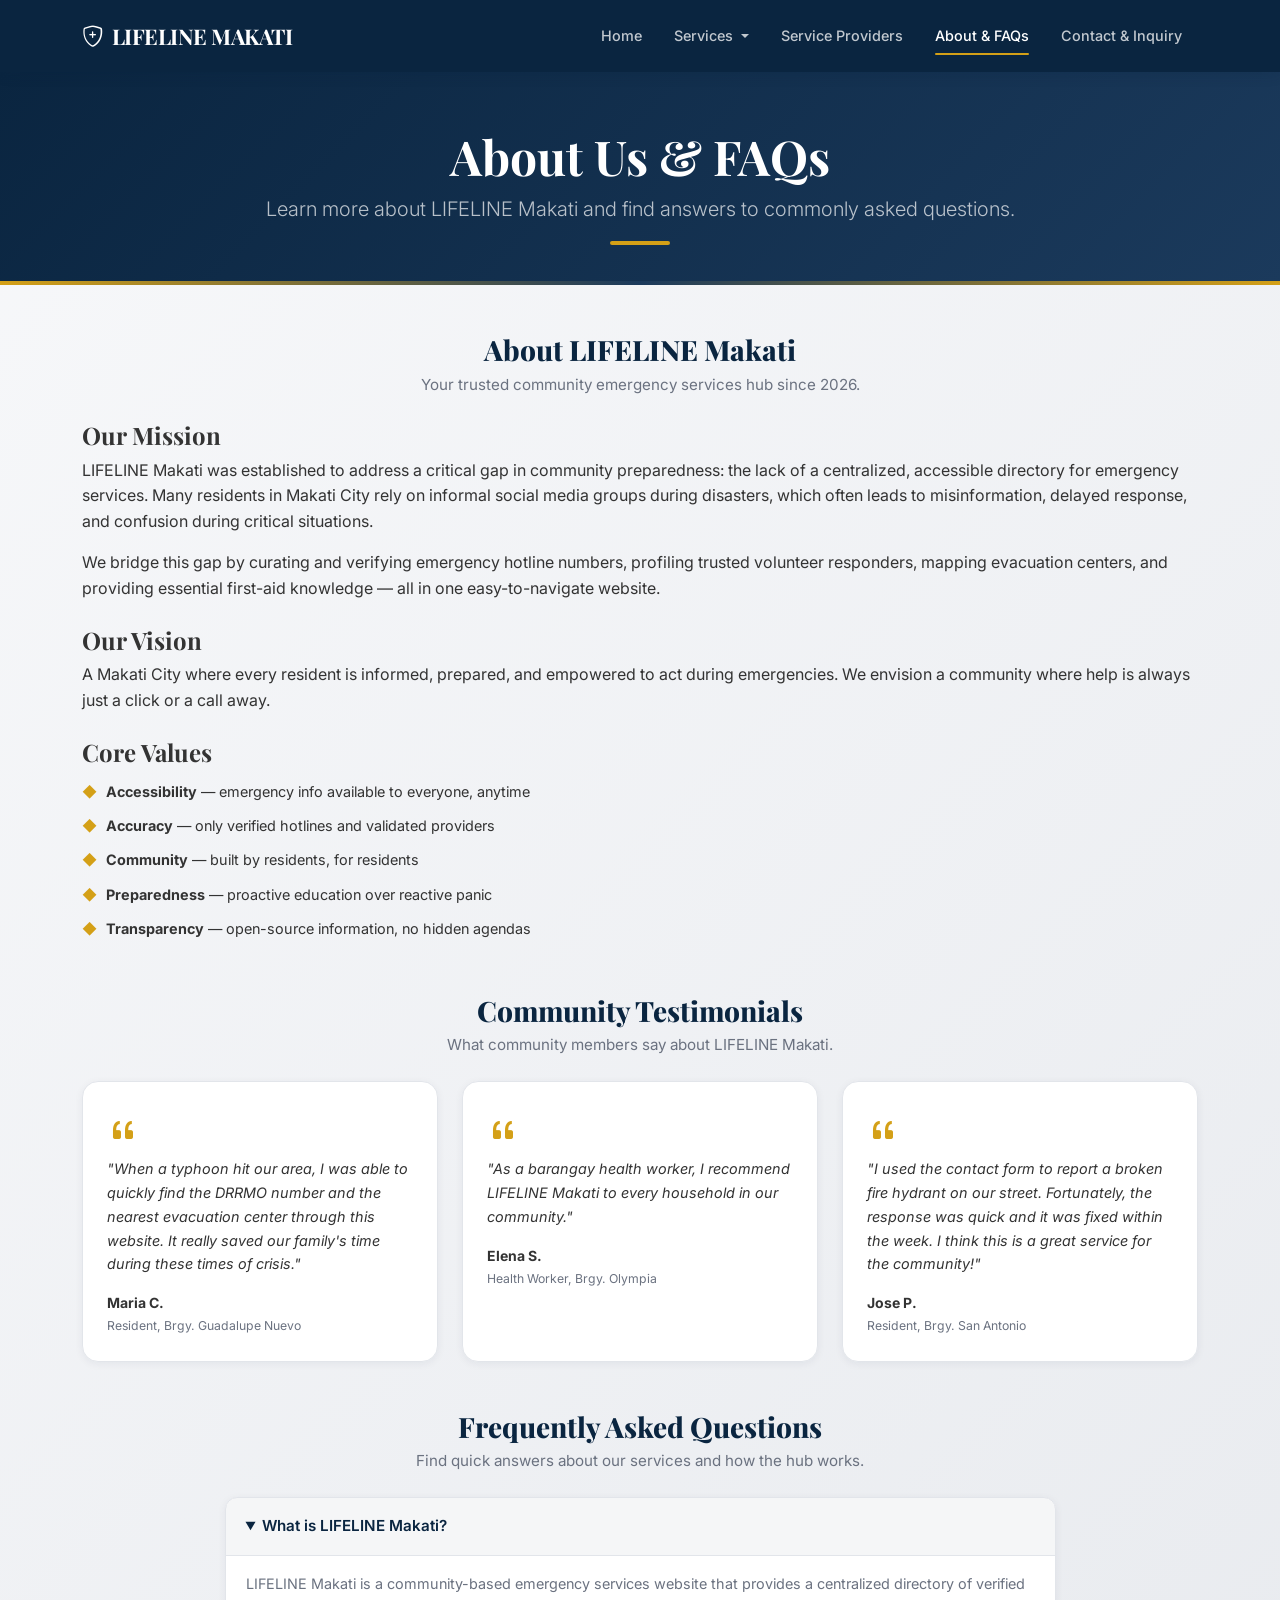
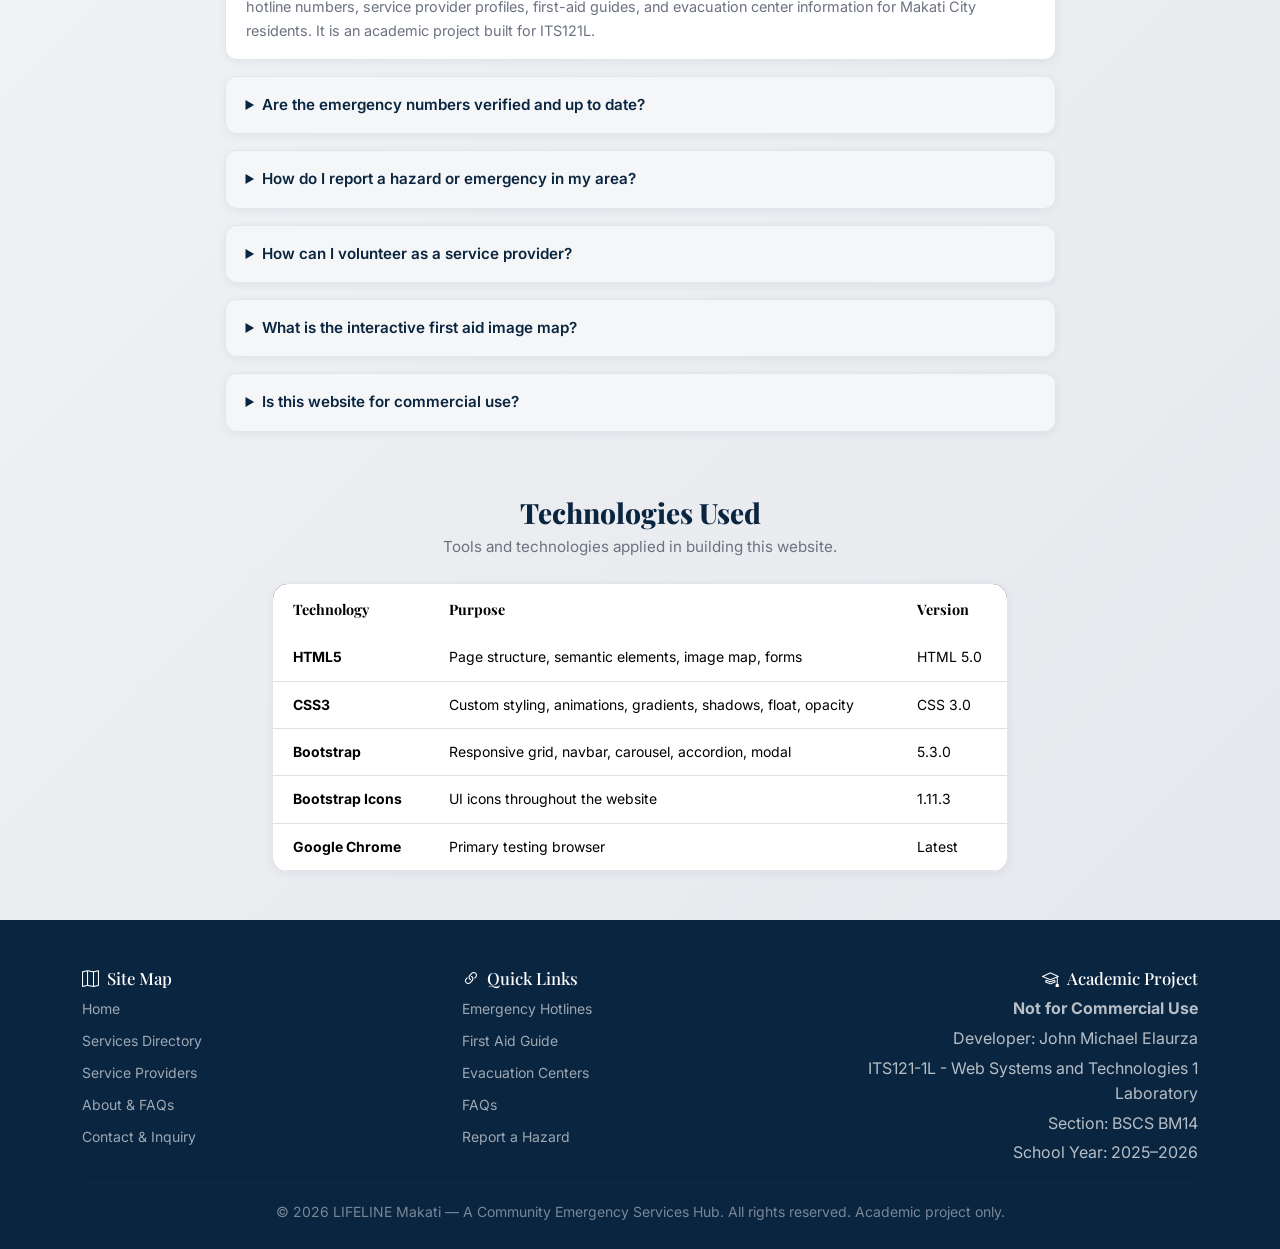
==== commit 08f23665: "Update about.html" ====
--- a/about.html
+++ b/about.html
@@ -329,7 +329,7 @@
                     <h5><i class="bi bi-mortarboard me-2"></i>Academic Project</h5>
                     <p class="mb-1"><strong>Not for Commercial Use</strong></p>
                     <p class="mb-1">Developer: John Michael Elaurza</p>
-                    <p class="mb-1">ITS121L - Web Systems and Technologies 1 Laboratory</p>
+                    <p class="mb-1">ITS121-1L - Web Systems and Technologies 1 Laboratory</p>
                     <p class="mb-1">Section: BSCS BM14</p>
                     <p class="mb-0">School Year: 2025&ndash;2026</p>
                 </div>
@@ -345,3 +345,4 @@
     </footer>
 </body>
 </html>
+
--- a/style.css
+++ b/style.css
@@ -845,6 +845,15 @@
   justify-content: center;
 }
 
+.map-placeholder__body img {
+    transition: transform 0.3s ease, box-shadow 0.3s ease;
+}
+
+.map-placeholder__body:hover img {
+    box-shadow: 0 12px 32px rgba(220, 53, 69, 0.15) !important;
+    transform: translateY(-2px);
+}
+
 .gallery__grid {
   display: grid;
   grid-template-columns: repeat(3, 1fr);
@@ -1690,3 +1699,4 @@
   66%, 91% { transform: translateX(-66.6666%); }
   100% { transform: translateX(0%); }
 }
+
